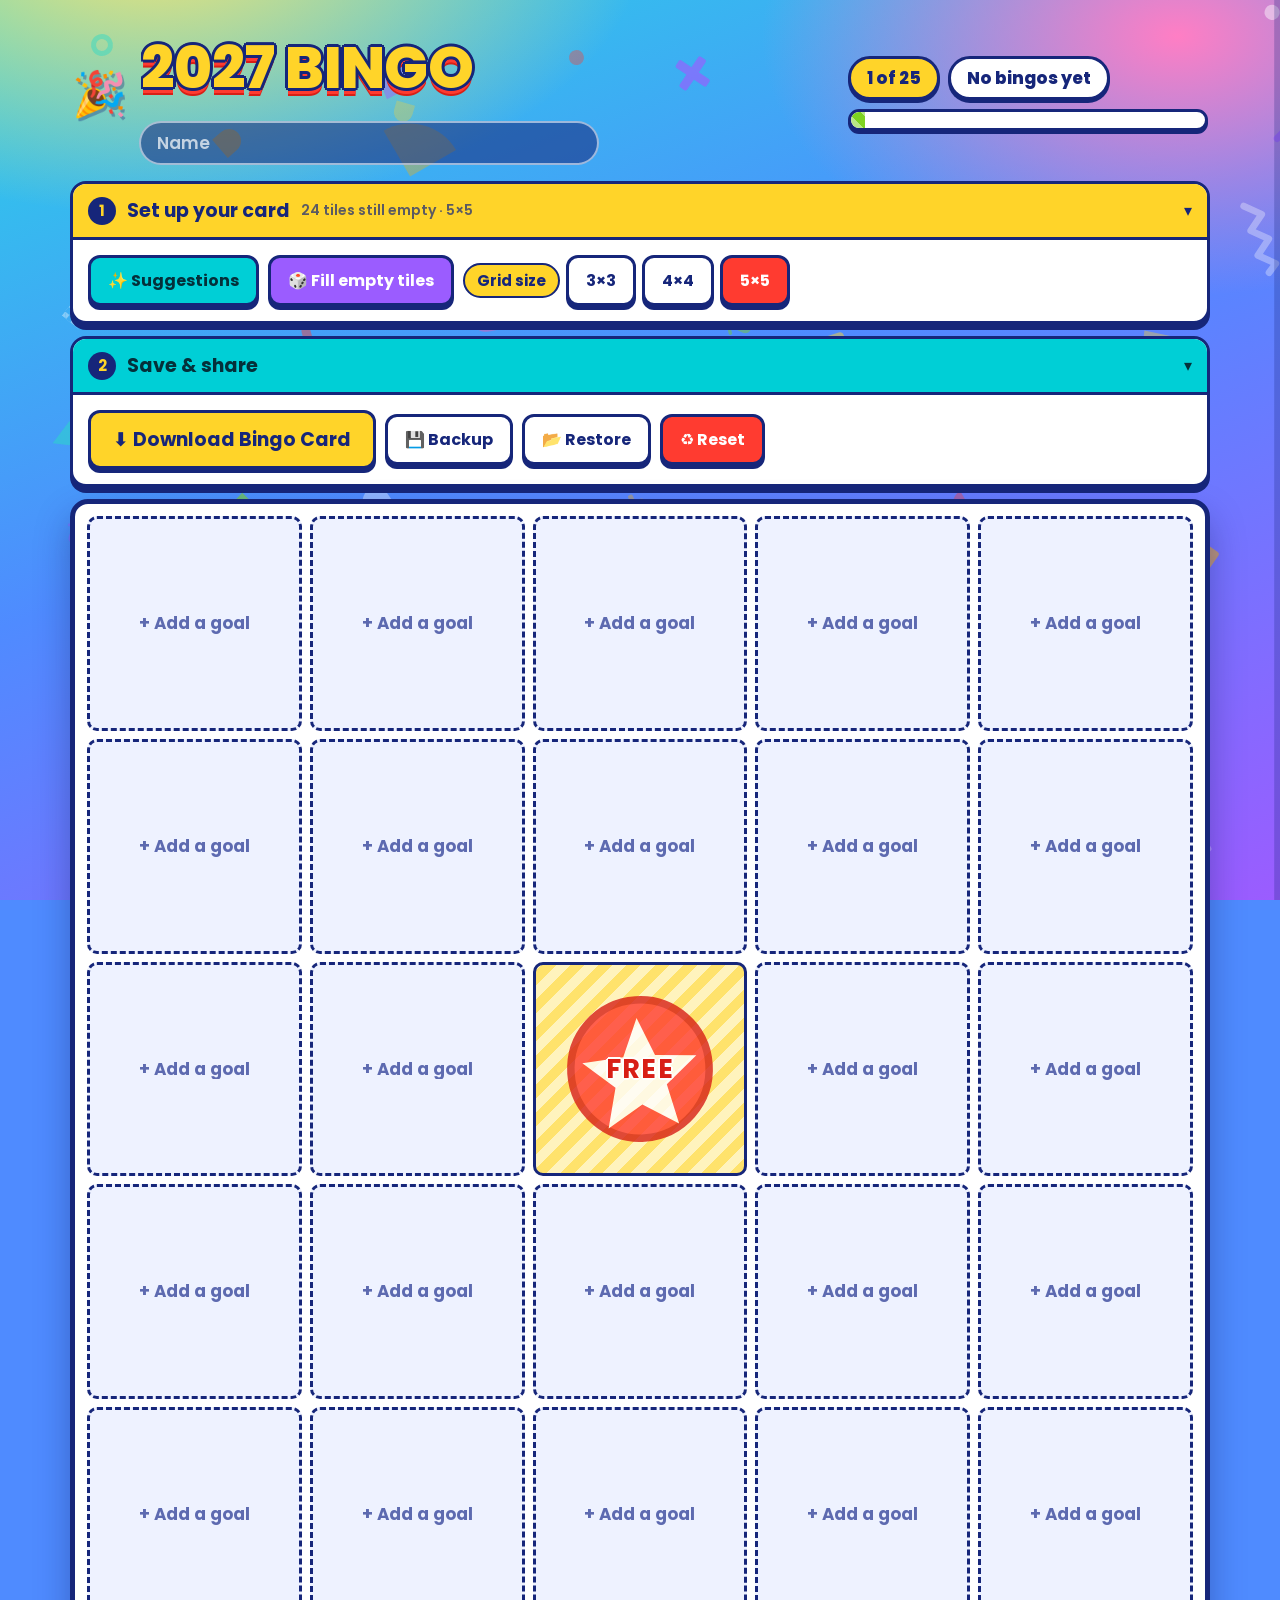
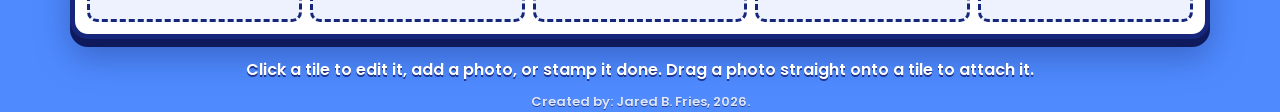
==== index.html @ a95a71f7 "Polish the card details and export - Subtitle field is now the owner's name ("Name" placeholder); th" ====
<!DOCTYPE html>
<html lang="en">
<head>
<meta charset="utf-8">
<meta name="viewport" content="width=device-width, initial-scale=1, viewport-fit=cover">
<title>New Year's Bingo</title>
<link rel="preconnect" href="https://fonts.googleapis.com">
<link rel="preconnect" href="https://fonts.gstatic.com" crossorigin>
<link href="https://fonts.googleapis.com/css2?family=Poppins:wght@600;700;800&display=swap" rel="stylesheet">
<link rel="stylesheet" href="css/styles.css">
<link rel="icon" href="data:image/svg+xml,<svg xmlns='http://www.w3.org/2000/svg' viewBox='0 0 100 100'><text y='.9em' font-size='90'>🎉</text></svg>">
</head>
<body>

<div class="confetti" aria-hidden="true"></div>

<header class="hero">
  <div class="plaque">
    <span class="plaque-mark">🎉</span>
    <div class="plaque-fields">
      <input id="cardTitle" class="title-input" maxlength="26" placeholder="2026 BINGO" aria-label="Card title">
      <input id="cardSubtitle" class="subtitle-input" maxlength="52" placeholder="Name" aria-label="Whose card this is">
    </div>
  </div>

  <div class="scoreboard">
    <div class="score-badges">
      <span id="progressText" class="badge badge-count">0 of 25</span>
      <span id="bingoCount" class="badge badge-bingo">No bingos yet</span>
    </div>
    <div class="progress-track"><div id="progressFill" class="progress-fill"></div></div>
  </div>
</header>

<section class="panel" id="setupPanel">
  <button class="panel-head" id="setupHead" aria-expanded="true" aria-controls="setupBody">
    <span class="panel-num">1</span>
    <span class="panel-title">Set up your card</span>
    <span id="setupSummary" class="panel-sub"></span>
    <span class="chev" aria-hidden="true">▾</span>
  </button>
  <div class="panel-body" id="setupBody">
    <button id="btnSuggestions" class="btn btn-teal">✨ Suggestions</button>
    <button id="btnFill" class="btn btn-purple">🎲 Fill empty tiles</button>
    <div class="size-group" role="group" aria-label="Grid size">
      <span class="size-label">Grid size</span>
      <button class="btn btn-size" data-size="3">3×3</button>
      <button class="btn btn-size" data-size="4">4×4</button>
      <button class="btn btn-size" data-size="5">5×5</button>
    </div>
  </div>
</section>

<section class="panel" id="sharePanel">
  <button class="panel-head" id="shareHead" aria-expanded="true" aria-controls="shareBody">
    <span class="panel-num">2</span>
    <span class="panel-title">Save &amp; share</span>
    <span class="chev" aria-hidden="true">▾</span>
  </button>
  <div class="panel-body" id="shareBody">
    <button id="btnExport" class="btn btn-yellow btn-big">⬇︎ Download Bingo Card</button>
    <button id="btnBackup" class="btn">💾 Backup</button>
    <button id="btnRestoreLabel" class="btn">📂 Restore</button>
    <input id="btnRestore" type="file" accept="application/json" hidden>
    <button id="btnReset" class="btn btn-danger">♻️ Reset</button>
  </div>
</section>

<main>
  <div id="grid" class="grid" role="grid" aria-label="Bingo card"></div>
  <p class="hint">
    <span class="hint-mouse">Click a tile to edit it, add a photo, or stamp it done. Drag a photo straight onto a tile to attach it.</span>
    <span class="hint-touch">Tap a tile to edit it, add a photo, or stamp it done.</span>
  </p>
  <p class="credit">Created by: Jared B. Fries, 2026.</p>
</main>

<!-- Suggestions drawer -->
<aside id="suggestPanel" class="drawer" aria-hidden="true" aria-label="Tile suggestions">
  <div class="drawer-head">
    <h2>Suggestions</h2>
    <button id="btnCloseSuggest" class="icon-btn" aria-label="Close suggestions">✕</button>
  </div>
  <input id="suggestSearch" class="search" type="search" placeholder="Search suggestions…" aria-label="Search suggestions">
  <div id="suggestCats" class="chips" role="group" aria-label="Filter by category"></div>
  <p id="drawerNote" class="drawer-note"></p>
  <div id="suggestList" class="suggest-list"></div>
</aside>
<div id="drawerScrim" class="scrim" hidden></div>

<!-- Tile editor -->
<div id="tileModal" class="modal" hidden role="dialog" aria-modal="true" aria-labelledby="tileModalTitle">
  <div class="modal-card">
    <div class="modal-head">
      <h2 id="tileModalTitle">Edit tile</h2>
      <button id="btnCloseModal" class="icon-btn" aria-label="Close">✕</button>
    </div>

    <label class="field field-tight">
      <span>Goal</span>
      <textarea id="tileText" rows="2" maxlength="90" placeholder="What do you want to do this year?"></textarea>
    </label>
    <div class="field goal-actions">
      <button id="btnTileSuggest" type="button" class="btn btn-teal btn-small">✨ Suggestions</button>
      <button id="btnTileRandom" type="button" class="btn btn-purple btn-small">🎲 Random</button>
    </div>

    <label class="field" id="catField">
      <span>Category</span>
      <select id="tileCategory"></select>
    </label>

    <div class="field">
      <span>Photo</span>
      <div id="tilePhotoDrop" class="photo-drop">
        <img id="tilePhotoPreview" alt="" hidden>
        <div id="tilePhotoEmpty" class="photo-empty">
          <span class="hint-mouse">Drop a photo here, or</span>
          <span class="hint-touch">Add a photo from your camera roll</span>
          <button id="btnPickPhoto" type="button" class="btn btn-small">Choose photo</button>
        </div>
        <button id="btnRemovePhoto" type="button" class="btn btn-small btn-danger" hidden>Remove photo</button>
      </div>
      <input id="tilePhoto" type="file" accept="image/*" hidden>
    </div>

    <label class="field checkbox-field">
      <input id="tileDone" type="checkbox">
      <span>Stamp it done!</span>
    </label>

    <label class="field" id="dateField">
      <span>Date completed</span>
      <input id="tileDate" type="date">
    </label>

    <div class="modal-actions">
      <button id="btnClearTile" class="btn btn-danger btn-small">Clear tile</button>
      <span class="spacer"></span>
      <button id="btnSaveTile" class="btn btn-yellow">Done</button>
    </div>
  </div>
</div>

<!-- In-page confirm: browser confirm() is blocked inside embedded pages -->
<div id="askModal" class="modal" hidden role="dialog" aria-modal="true" aria-labelledby="askTitle">
  <div class="modal-card ask-card">
    <div class="modal-head">
      <h2 id="askTitle">Are you sure?</h2>
    </div>
    <p id="askText" class="ask-text"></p>
    <div class="modal-actions">
      <button id="askCancel" class="btn">Never mind</button>
      <span class="spacer"></span>
      <button id="askOk" class="btn btn-danger">Yes, do it</button>
    </div>
  </div>
</div>

<!-- Share sheet: shows the finished PNG so it can be saved or shared -->
<div id="shareModal" class="modal" hidden role="dialog" aria-modal="true" aria-labelledby="shareModalTitle">
  <div class="modal-card share-card">
    <div class="modal-head">
      <h2 id="shareModalTitle">Your bingo card</h2>
      <button id="btnCloseShare" class="icon-btn" aria-label="Close">✕</button>
    </div>
    <img id="shareImage" class="share-image" alt="Your finished bingo card">
    <p class="share-hint">
      <strong>On a phone:</strong> press and hold the picture, then choose Save or Share.<br>
      <strong>On a computer:</strong> right-click it and choose “Save image as…”.
    </p>
    <div class="modal-actions share-actions">
      <button id="btnShareNative" class="btn btn-teal" hidden>📲 Share…</button>
      <button id="btnSaveImage" class="btn btn-yellow">⬇︎ Save to my device</button>
    </div>
  </div>
</div>

<div id="toast" class="toast" hidden></div>

<script src="js/suggestions.js"></script>
<script src="js/storage.js"></script>
<script src="js/export.js"></script>
<script src="js/app.js"></script>
</body>
</html>
---- css/styles.css ----
:root {
  --navy:      #16267a;
  --navy-2:    #0e1a5c;
  --yellow:    #ffd429;
  --yellow-2:  #f5a800;
  --red:       #ff3b30;
  --red-2:     #d81f16;
  --teal:      #00cfd6;
  --teal-2:    #009aa4;
  --purple:    #9b5cff;
  --purple-2:  #6d33d6;
  --pink:      #ff4fa3;
  --lime:      #7ed321;
  --paper:     #ffffff;
  --ink:       #16267a;
  --muted:     #5d6ab0;

  /* Geometric grotesk — no script or comic faces anywhere. */
  --font-display: "Poppins", "Avenir Next", "Futura", "Century Gothic", "Segoe UI", system-ui, sans-serif;
  --font-ui:      "Poppins", "Avenir Next", "Futura", "Segoe UI", system-ui, -apple-system, sans-serif;

  /* Hard-edged outline — no blur, so text stays sharp over stamps and photos. */
  --halo:
     1px  1px 0 #fff, -1px  1px 0 #fff,  1px -1px 0 #fff, -1px -1px 0 #fff,
     2px  0   0 #fff, -2px  0   0 #fff,  0    2px 0 #fff,  0   -2px 0 #fff;

  --edge:      3px;
  --radius:    16px;
}

* { box-sizing: border-box; }

/* The hidden attribute must beat our own display rules (.modal is a grid). */
[hidden] { display: none !important; }

html, body { height: 100%; }

/* Mobile browsers inflate small text, which overflows the square tiles. */
html { -webkit-text-size-adjust: 100%; text-size-adjust: 100%; }

body {
  margin: 0;
  padding: 0 clamp(10px, 3vw, 28px) 60px;
  font-family: var(--font-ui);
  font-weight: 600;
  color: var(--ink);
  background: #4f8bff;
  min-height: 100%;
  -webkit-font-smoothing: antialiased;
  -webkit-tap-highlight-color: transparent;
}

/* The gradient lives on a fixed layer of its own: background-attachment:
   fixed is ignored on iOS Safari, which left the backdrop scrolling and
   stretching to the full document height on phones. */
body::before {
  content: "";
  position: fixed;
  inset: 0;
  z-index: -1;
  background:
    radial-gradient(900px 520px at 12% -8%, #ffe36e 0%, transparent 55%),
    radial-gradient(800px 500px at 92% 4%, #ff7ec4 0%, transparent 52%),
    linear-gradient(160deg, #29d3e6 0%, #4f8bff 46%, #9b5cff 100%);
}

/* Kill the double-tap-to-zoom delay and accidental pinch on controls. */
button, input, select, textarea { touch-action: manipulation; }

/* ---------- Geometric backdrop ---------- */
.confetti { position: fixed; inset: 0; pointer-events: none; z-index: 0; overflow: hidden; }
.confetti i {
  position: absolute;
  display: block;
  animation: drift 11s ease-in-out infinite;
}
.confetti svg { display: block; overflow: visible; }

.c-dot   { border-radius: 50%; }
.c-ring  { border-radius: 50%; border: 5px solid currentColor; background: none !important; }
.c-tri   { width: 0 !important; height: 0 !important; background: none !important;
           border-left: 14px solid transparent; border-right: 14px solid transparent;
           border-bottom: 24px solid currentColor; }
.c-bar   { border-radius: 4px; }
.c-half  { border-radius: 999px 999px 0 0; }
.c-quarter { border-radius: 999px 0 0 0; }
.c-plus  { background: none !important; }
.c-plus::before, .c-plus::after { content: ""; position: absolute; background: currentColor; border-radius: 2px; }
.c-plus::before { left: 38%; top: 0; width: 24%; height: 100%; }
.c-plus::after  { top: 38%; left: 0; height: 24%; width: 100%; }
.c-check {
  background-image:
    linear-gradient(45deg, currentColor 25%, transparent 25% 75%, currentColor 75%),
    linear-gradient(45deg, currentColor 25%, transparent 25% 75%, currentColor 75%);
  background-size: 50% 50%;
  background-position: 0 0, 50% 50%;
  background-color: transparent !important;
}
.c-diamond { transform-origin: center; border-radius: 3px; }

@keyframes drift {
  0%, 100% { transform: translateY(0) rotate(var(--spin, 0deg)); }
  50%      { transform: translateY(-22px) rotate(calc(var(--spin, 0deg) + 24deg)); }
}

header, section, main { position: relative; z-index: 1; }

/* ---------- Hero ---------- */
.hero {
  display: flex;
  flex-wrap: wrap;
  gap: 16px;
  align-items: center;
  justify-content: space-between;
  max-width: 1140px;
  margin: 0 auto;
  padding: 22px 2px 16px;
}

.plaque { display: flex; align-items: center; gap: 12px; min-width: 0; }
.plaque-mark {
  font-size: 44px;
  line-height: 1;
  filter: drop-shadow(2px 3px 0 rgba(22, 38, 122, 0.35));
}
.plaque-fields { display: flex; flex-direction: column; gap: 6px; min-width: 0; }

/* Yellow block letters: navy ring built from hard offsets, red drop beneath. */
.title-input {
  font-family: var(--font-display);
  font-size: clamp(34px, 5.8vw, 58px);
  font-weight: 800;
  letter-spacing: -0.01em;
  color: var(--yellow);
  background: transparent;
  border: 0;
  padding: 2px 2px 4px;
  width: min(560px, 64vw);
  min-width: 210px;
  transition: transform 0.15s ease;
  text-shadow:
    -2px -2px 0 var(--navy), 2px -2px 0 var(--navy),
    -2px  2px 0 var(--navy), 2px  2px 0 var(--navy),
     0 -3px 0 var(--navy),  0  3px 0 var(--navy),
    -3px  0 0 var(--navy),  3px  0 0 var(--navy),
     0  6px 0 var(--red), 0 8px 0 var(--red-2);
}
.title-input::placeholder { color: rgba(255, 212, 41, 0.55); }
.title-input:focus { outline: none; }
.title-input:hover, .title-input:focus { transform: rotate(-1deg); }

.subtitle-input {
  font-family: var(--font-ui);
  font-size: 17px;
  font-weight: 600;
  color: #fff;
  background: rgba(22, 38, 122, 0.55);
  border: 2px solid rgba(255, 255, 255, 0.55);
  border-radius: 99px;
  padding: 7px 16px;
  width: min(460px, 62vw);
}
.subtitle-input::placeholder { color: rgba(255, 255, 255, 0.7); }
.subtitle-input:focus { outline: none; border-color: var(--yellow); }

/* ---------- Scoreboard ---------- */
.scoreboard { flex: 0 1 360px; min-width: 260px; }
.score-badges { display: flex; gap: 8px; flex-wrap: wrap; margin-bottom: 9px; }

.badge {
  font-family: var(--font-display);
  font-size: 17px;
  font-weight: 800;
  padding: 6px 16px;
  border-radius: 99px;
  border: var(--edge) solid var(--navy);
  box-shadow: 0 3px 0 var(--navy);
  white-space: nowrap;
}
.badge-count { background: var(--yellow); color: var(--navy); }
.badge-bingo { background: var(--paper); color: var(--navy); }
.badge-bingo.hot { background: var(--red); color: #fff; animation: wiggle 0.7s ease-in-out infinite; }

@keyframes wiggle {
  0%, 100% { transform: rotate(-2.5deg); }
  50%      { transform: rotate(2.5deg); }
}

.progress-track {
  height: 22px;
  border-radius: 99px;
  background: var(--paper);
  border: var(--edge) solid var(--navy);
  box-shadow: 0 3px 0 var(--navy);
  overflow: hidden;
}
.progress-fill {
  height: 100%;
  width: 0%;
  border-radius: 99px 0 0 99px;
  background-color: var(--lime);
  background-image: repeating-linear-gradient(
    45deg, rgba(255,255,255,0.45) 0 9px, transparent 9px 18px);
  transition: width 0.4s cubic-bezier(0.2, 1.4, 0.4, 1);
}

/* ---------- Buttons ---------- */
.btn {
  font-family: var(--font-display);
  font-size: 16px;
  font-weight: 700;
  color: var(--navy);
  background: var(--paper);
  border: var(--edge) solid var(--navy);
  border-radius: 12px;
  padding: 10px 17px;
  cursor: pointer;
  box-shadow: 0 4px 0 var(--navy);
  transition: transform 0.08s ease, box-shadow 0.08s ease, filter 0.12s ease;
  white-space: nowrap;
}
/* Hover flourishes only where a real pointer hovers — on touch screens they
   stick to whatever was tapped last. */
@media (hover: hover) {
  .btn:hover { filter: brightness(1.05); transform: translateY(-1px); box-shadow: 0 5px 0 var(--navy); }
}
.btn:active { transform: translateY(4px); box-shadow: 0 0 0 var(--navy); }
.btn:focus-visible { outline: 3px dashed var(--navy); outline-offset: 3px; }

.btn-yellow { background: var(--yellow); }
.btn-teal   { background: var(--teal); color: #04303a; }
.btn-purple { background: var(--purple); color: #fff; }
.btn-danger { background: var(--red); color: #fff; }
.btn-big    { font-size: 19px; padding: 12px 22px; }
.btn-small  { font-size: 14px; padding: 7px 12px; border-radius: 10px; box-shadow: 0 3px 0 var(--navy); }
@media (hover: hover) {
  .btn-small:hover { box-shadow: 0 4px 0 var(--navy); }
}
.btn-small:active { transform: translateY(3px); box-shadow: 0 0 0 var(--navy); }
.btn-size.active { background: var(--red); color: #fff; }

.size-group { display: flex; align-items: center; gap: 6px; flex-wrap: wrap; }
.size-label {
  font-family: var(--font-display);
  font-size: 15px;
  font-weight: 700;
  color: var(--navy);
  background: var(--yellow);
  border: 2px solid var(--navy);
  border-radius: 99px;
  padding: 4px 12px;
}

.icon-btn {
  background: var(--paper);
  border: 2px solid var(--navy);
  border-radius: 50%;
  color: var(--navy);
  font-size: 16px;
  font-weight: 700;
  width: 32px;
  height: 32px;
  cursor: pointer;
  box-shadow: 0 3px 0 var(--navy);
  line-height: 1;
}
.icon-btn:active { transform: translateY(3px); box-shadow: none; }

.spacer { flex: 1 1 auto; }

/* ---------- Accordion panels ---------- */
.panel {
  max-width: 1140px;
  margin: 0 auto 12px;
  background: var(--paper);
  border: var(--edge) solid var(--navy);
  border-radius: var(--radius);
  box-shadow: 0 6px 0 var(--navy);
  overflow: hidden;
}

.panel-head {
  display: flex;
  align-items: center;
  gap: 11px;
  width: 100%;
  padding: 12px 15px;
  font-family: var(--font-display);
  font-size: 19px;
  font-weight: 700;
  color: var(--navy);
  background: var(--yellow);
  border: 0;
  border-bottom: var(--edge) solid var(--navy);
  cursor: pointer;
  text-align: left;
}
.panel-head:hover { background: #ffdf5c; }
#sharePanel .panel-head { background: var(--teal); color: #04303a; }
#sharePanel .panel-head:hover { background: #3fdfe4; }

.panel-num {
  display: grid;
  place-items: center;
  width: 28px;
  height: 28px;
  flex: none;
  border-radius: 50%;
  background: var(--navy);
  color: var(--yellow);
  font-size: 15px;
}
.panel-title { flex: none; }
.panel-sub {
  flex: 1 1 auto;
  font-family: var(--font-ui);
  font-size: 14px;
  font-weight: 600;
  color: rgba(22, 38, 122, 0.7);
  overflow: hidden;
  text-overflow: ellipsis;
  white-space: nowrap;
}
.chev { flex: none; margin-left: auto; font-size: 16px; transition: transform 0.25s ease; }
.panel.collapsed .chev { transform: rotate(-90deg); }

.panel-body {
  display: flex;
  flex-wrap: wrap;
  gap: 9px;
  align-items: center;
  padding: 15px;
  max-height: 320px;
  transition: max-height 0.28s ease, padding 0.28s ease, opacity 0.2s ease;
}
.panel.collapsed .panel-body {
  max-height: 0;
  padding-top: 0;
  padding-bottom: 0;
  opacity: 0;
  overflow: hidden;
}
.panel.collapsed .panel-head { border-bottom-width: 0; }

/* ---------- Grid ---------- */
main { max-width: 1140px; margin: 0 auto; }

.grid {
  --size: 5;
  display: grid;
  grid-template-columns: repeat(var(--size), 1fr);
  gap: 8px;
  padding: 12px;
  background: var(--paper);
  border: 5px solid var(--navy);
  border-radius: 18px;
  box-shadow: 0 8px 0 var(--navy-2), 0 18px 34px rgba(14, 26, 92, 0.35);
}

.tile {
  position: relative;
  aspect-ratio: 1;
  display: flex;
  flex-direction: column;
  justify-content: center;
  align-items: center;
  text-align: center;
  gap: 4px;
  padding: 9px 7px;
  border-radius: 10px;
  border: var(--edge) solid var(--navy);
  background: var(--paper);
  color: var(--navy);
  font-family: var(--font-display);
  font-size: clamp(11px, 1.32vw, 17px);
  line-height: 1.24;
  cursor: pointer;
  overflow: hidden;
  transition: transform 0.14s cubic-bezier(0.2, 1.5, 0.4, 1), box-shadow 0.14s ease;
}
@media (hover: hover) {
  .tile:hover { transform: translateY(-3px) rotate(-1deg); box-shadow: 0 5px 0 var(--navy); z-index: 3; }
}
.tile:focus-visible { outline: 3px dashed var(--red); outline-offset: 2px; }

.tile .tile-text {
  position: relative;
  z-index: 3;
  font-weight: 700;
  overflow: hidden;
  display: -webkit-box;
  -webkit-line-clamp: 5;
  -webkit-box-orient: vertical;
  text-wrap: balance;
}
.tile .tile-cat {
  position: relative;
  z-index: 3;
  font-family: var(--font-ui);
  font-size: 0.63em;
  font-weight: 700;
  letter-spacing: 0.07em;
  text-transform: uppercase;
  color: var(--purple-2);
}
.tile .tile-date {
  position: relative;
  z-index: 3;
  font-size: 0.74em;
  font-weight: 700;
  color: var(--red-2);
}

.tile.empty {
  border-style: dashed;
  background: #eef2ff;
  color: var(--muted);
}
.tile.empty .tile-text { font-weight: 700; }

.tile.free {
  background-color: #fff3bd;
  background-image: repeating-linear-gradient(
    -45deg, rgba(255, 212, 41, 0.55) 0 10px, transparent 10px 20px);
}
.tile.free .tile-text { font-size: 1.6em; color: var(--red-2); letter-spacing: 0.04em; }

/* Photo backdrop — whitened so the goal text stays readable on top. */
.tile .tile-photo {
  position: absolute;
  inset: 0;
  z-index: 0;
  width: 100%;
  height: 100%;
  object-fit: cover;
}
.tile.has-photo::after {
  content: "";
  position: absolute;
  inset: 0;
  z-index: 1;
  background: rgba(255, 255, 255, 0.6);
}

/* A hard-edged white outline keeps the goal sharp over photos and stamps. */
.tile.has-photo .tile-text,
.tile.has-photo .tile-cat,
.tile.has-photo .tile-date,
.tile.done .tile-text,
.tile.done .tile-cat,
.tile.done .tile-date {
  text-shadow: var(--halo);
}

/* Bingo line highlight */
.tile.bingo {
  background-color: #fff3bd;
  border-color: var(--red);
  box-shadow: 0 0 0 3px var(--yellow) inset;
}

/* ---------- The stamp ---------- */
.tile .stamp {
  position: absolute;
  left: 50%;
  top: 50%;
  z-index: 2;               /* under the text, over the photo */
  width: 72%;
  height: 72%;
  opacity: 0.8;
  transform: translate(-50%, -50%) rotate(var(--rot, -12deg));
  pointer-events: none;
}
.tile.just-stamped .stamp { animation: stampDown 0.5s cubic-bezier(0.3, 1.6, 0.5, 1) both; }

@keyframes stampDown {
  0%   { transform: translate(-50%, -50%) scale(2.5) rotate(calc(var(--rot, -12deg) - 30deg)); opacity: 0; }
  55%  { transform: translate(-50%, -50%) scale(0.84) rotate(var(--rot, -12deg)); opacity: 1; }
  78%  { transform: translate(-50%, -50%) scale(1.08) rotate(var(--rot, -12deg)); opacity: 0.86; }
  100% { transform: translate(-50%, -50%) scale(1) rotate(var(--rot, -12deg)); opacity: 0.8; }
}

/* Pop of confetti when a tile gets stamped */
.pop {
  position: absolute;
  left: 50%;
  top: 50%;
  z-index: 4;
  width: 9px;
  height: 9px;
  border-radius: 2px;
  pointer-events: none;
  animation: popOut 0.62s ease-out forwards;
}
@keyframes popOut {
  0%   { transform: translate(-50%, -50%) scale(0.4) rotate(0deg); opacity: 1; }
  100% { transform: translate(calc(-50% + var(--dx)), calc(-50% + var(--dy))) scale(1) rotate(220deg); opacity: 0; }
}

.hint {
  text-align: center;
  font-family: var(--font-ui);
  font-size: 16px;
  font-weight: 600;
  color: #fff;
  text-shadow: 0 2px 0 rgba(22, 38, 122, 0.85);
  margin: 18px 0 0;
}

/* Touch screens get their own hint — you can't drag a photo onto a tile there. */
.hint-touch { display: none; }
@media (hover: none) and (pointer: coarse) {
  .hint-mouse { display: none; }
  .hint-touch { display: inline; }
}

.credit {
  text-align: center;
  font-family: var(--font-ui);
  font-size: 13px;
  font-weight: 600;
  color: rgba(255, 255, 255, 0.85);
  text-shadow: 0 1px 0 rgba(22, 38, 122, 0.7);
  margin: 10px 0 0;
}

/* ---------- Drawer ---------- */
.drawer {
  position: fixed;
  top: 0;
  right: 0;
  z-index: 60;
  width: min(410px, 92vw);
  height: 100%;
  padding: 18px;
  overflow-y: auto;
  background: var(--paper);
  border-left: 5px solid var(--navy);
  box-shadow: -14px 0 0 rgba(22, 38, 122, 0.25);
  transform: translateX(102%);
  transition: transform 0.28s cubic-bezier(0.2, 0.9, 0.2, 1);
}
.drawer.open { transform: translateX(0); }
.drawer-head { display: flex; justify-content: space-between; align-items: center; }
.drawer-head h2 {
  margin: 0;
  font-family: var(--font-display);
  font-size: 26px;
  font-weight: 800;
  color: var(--navy);
  text-shadow: 0 3px 0 var(--yellow);
}
.drawer-note {
  font-family: var(--font-ui);
  font-size: 14px;
  font-weight: 600;
  color: var(--navy);
  background: #fff3bd;
  border: 2px solid var(--navy);
  border-radius: 10px;
  padding: 8px 11px;
  margin: 11px 0;
}

.search {
  width: 100%;
  margin-top: 12px;
  padding: 10px 13px;
  font-family: var(--font-ui);
  font-size: 16px;
  font-weight: 600;
  color: var(--navy);
  background: #eef2ff;
  border: var(--edge) solid var(--navy);
  border-radius: 10px;
}
.search:focus { outline: none; background: #fff; box-shadow: 0 0 0 3px var(--yellow); }

.chips { display: flex; flex-wrap: wrap; gap: 5px; margin-top: 10px; }
.chip {
  font-family: var(--font-display);
  font-size: 13px;
  font-weight: 700;
  padding: 5px 11px;
  border-radius: 99px;
  color: var(--navy);
  background: #eef2ff;
  border: 2px solid var(--navy);
  cursor: pointer;
}
@media (hover: hover) {
  .chip:hover { background: var(--yellow); }
}
.chip.active { background: var(--red); color: #fff; }

.suggest-list { display: flex; flex-direction: column; gap: 6px; padding-bottom: 40px; }
.suggest-item {
  text-align: left;
  font-family: var(--font-display);
  font-size: 15.5px;
  font-weight: 700;
  padding: 10px 13px;
  border-radius: 10px;
  color: var(--navy);
  background: var(--paper);
  border: 2px solid var(--navy);
  box-shadow: 0 3px 0 var(--navy);
  cursor: pointer;
  display: flex;
  justify-content: space-between;
  gap: 10px;
  align-items: center;
}
@media (hover: hover) {
  .suggest-item:hover { background: var(--yellow); transform: translateY(-1px); }
}
.suggest-item:active { transform: translateY(3px); box-shadow: none; }
.suggest-item[disabled] { opacity: 0.45; box-shadow: none; cursor: default; transform: none; }
.suggest-item .s-cat {
  font-family: var(--font-ui);
  font-size: 10.5px;
  font-weight: 700;
  text-transform: uppercase;
  letter-spacing: 0.05em;
  color: var(--purple-2);
  white-space: nowrap;
}
.suggest-empty { font-family: var(--font-ui); font-size: 15px; color: var(--muted); padding: 12px 2px; }

.scrim {
  position: fixed;
  inset: 0;
  z-index: 55;
  background: rgba(14, 26, 92, 0.45);
}

/* ---------- Modals ---------- */
.modal {
  position: fixed;
  inset: 0;
  z-index: 50;
  display: grid;
  place-items: center;
  padding: 16px;
  background: rgba(14, 26, 92, 0.6);
}
#shareModal { z-index: 65; }
.modal-card {
  width: min(540px, 100%);
  max-height: 90vh;
  overflow-y: auto;
  padding: 22px;
  border-radius: var(--radius);
  background: var(--paper);
  border: 5px solid var(--navy);
  box-shadow: 0 8px 0 var(--navy-2);
}
.share-card { width: min(680px, 100%); }
.ask-card { width: min(440px, 100%); }
#askModal { z-index: 68; }
.ask-text {
  font-family: var(--font-ui);
  font-size: 16px;
  font-weight: 600;
  line-height: 1.5;
  color: var(--navy);
  margin: 0 0 18px;
}
.modal-head { display: flex; justify-content: space-between; align-items: center; margin-bottom: 15px; }
.modal-head h2 {
  margin: 0;
  font-family: var(--font-display);
  font-size: 26px;
  font-weight: 800;
  color: var(--navy);
  text-shadow: 0 3px 0 var(--yellow);
}

.field { display: block; margin-bottom: 15px; }
.field-tight { margin-bottom: 9px; }
.goal-actions { display: flex; gap: 8px; flex-wrap: wrap; }
.field > span {
  display: block;
  font-family: var(--font-ui);
  font-size: 12.5px;
  font-weight: 700;
  text-transform: uppercase;
  letter-spacing: 0.08em;
  color: var(--purple-2);
  margin-bottom: 6px;
}
.field textarea, .field select, .field input[type="date"] {
  width: 100%;
  font-family: var(--font-ui);
  font-size: 16px;
  font-weight: 600;
  color: var(--navy);
  background: #eef2ff;
  border: var(--edge) solid var(--navy);
  border-radius: 10px;
  padding: 10px 12px;
  resize: vertical;
}
.field textarea:focus, .field select:focus, .field input:focus {
  outline: none;
  background: #fff;
  box-shadow: 0 0 0 3px var(--yellow);
}

.checkbox-field {
  display: flex;
  align-items: center;
  gap: 11px;
  background: #fff3bd;
  border: var(--edge) solid var(--navy);
  border-radius: 12px;
  padding: 11px 13px;
}
.checkbox-field input { width: 22px; height: 22px; accent-color: var(--red); }
.checkbox-field > span {
  margin: 0;
  font-family: var(--font-display);
  font-size: 18px;
  font-weight: 700;
  text-transform: none;
  letter-spacing: 0;
  color: var(--navy);
}

.photo-drop {
  position: relative;
  border: var(--edge) dashed var(--navy);
  border-radius: 12px;
  padding: 14px;
  display: flex;
  flex-direction: column;
  align-items: center;
  gap: 10px;
  background: #eef2ff;
}
.photo-drop.dragover { border-style: solid; background: #fff3bd; }
.photo-drop img { max-height: 190px; max-width: 100%; border-radius: 8px; border: 2px solid var(--navy); }
.photo-empty {
  display: flex;
  flex-direction: column;
  align-items: center;
  gap: 9px;
  font-family: var(--font-ui);
  font-size: 15px;
  font-weight: 600;
  color: var(--muted);
}

.modal-actions { display: flex; align-items: center; gap: 8px; flex-wrap: wrap; }

/* ---------- Share sheet ---------- */
.share-image {
  display: block;
  width: 100%;
  max-height: 52vh;
  object-fit: contain;
  border: var(--edge) solid var(--navy);
  border-radius: 12px;
  background: #eef2ff;
}
.share-hint {
  font-family: var(--font-ui);
  font-size: 15.5px;
  font-weight: 600;
  line-height: 1.5;
  color: var(--navy);
  background: #fff3bd;
  border: 2px solid var(--navy);
  border-radius: 12px;
  padding: 12px 14px;
  margin: 14px 0;
}
.share-hint strong { font-weight: 800; }
.share-actions { justify-content: flex-end; }

/* ---------- Toast ---------- */
.toast {
  position: fixed;
  left: 50%;
  bottom: calc(24px + env(safe-area-inset-bottom, 0px));
  transform: translateX(-50%);
  z-index: 70;
  padding: 11px 22px;
  font-family: var(--font-display);
  font-size: 16px;
  font-weight: 700;
  color: var(--navy);
  background: var(--yellow);
  border: var(--edge) solid var(--navy);
  border-radius: 99px;
  box-shadow: 0 5px 0 var(--navy);
  animation: rise 0.3s cubic-bezier(0.2, 1.5, 0.4, 1);
  max-width: min(90vw, 460px);
  text-align: center;
}
@keyframes rise {
  from { opacity: 0; transform: translate(-50%, 14px) scale(0.9); }
  to   { opacity: 1; transform: translate(-50%, 0) scale(1); }
}

@media (max-width: 640px) {
  .panel-body { gap: 8px; padding: 12px; }
  .btn { font-size: 15px; padding: 11px 13px; }
  .btn-big { font-size: 16px; }

  /* Buttons tile into full-width rows — bigger targets, no ragged wrapping. */
  .panel-body > .btn { flex: 1 1 40%; }
  .panel-body > .btn-big { flex-basis: 100%; }
  .size-group { flex: 1 1 100%; }
  .size-group .btn-size { flex: 1 1 auto; }

  .icon-btn { width: 38px; height: 38px; font-size: 18px; }

  .grid { gap: 5px; padding: 8px; border-width: 4px; }
  .tile { padding: 5px 4px; border-radius: 8px; border-width: 2px; font-size: 11px; gap: 2px; }
  .grid[data-size="4"] .tile { font-size: 13px; }
  .grid[data-size="3"] .tile { font-size: 15px; }
  .tile .tile-text { -webkit-line-clamp: 4; }
  .panel-sub { display: none; }
  .scoreboard { flex-basis: 100%; }

  /* The header stacks: give the title and subtitle the full row instead of
     the 64vw sliver that clipped longer subtitles. */
  .plaque { flex: 1 1 100%; }
  .plaque-fields { flex: 1 1 auto; }
  .title-input, .subtitle-input { width: 100%; min-width: 0; }

  /* Modals become bottom sheets: full width, thumb-reachable, and the
     safe-area padding keeps buttons clear of the home indicator. */
  .modal { padding: 0; place-items: end stretch; }
  .modal-card,
  .share-card,
  .ask-card {
    width: 100%;
    border-radius: 20px 20px 0 0;
    border-left-width: 0;
    border-right-width: 0;
    border-bottom-width: 0;
    box-shadow: none;
    padding: 18px 16px calc(18px + env(safe-area-inset-bottom, 0px));
  }
}

/* Phone tiles are ~60px square, so long goals ellipsize rather than
   getting sliced mid-line. Tapping the tile still shows the full text. */
@media (max-width: 460px) {
  .tile { font-size: 9.8px; line-height: 1.2; }
  /* Fewer columns leave room for bigger type. */
  .grid[data-size="4"] .tile { font-size: 12px; }
  .grid[data-size="3"] .tile { font-size: 14px; }
  .tile .tile-cat { display: none; }
  .tile .tile-text { -webkit-line-clamp: 4; }
  /* Stamped tiles also carry a date line, so they get one line less. */
  .tile.done .tile-text { -webkit-line-clamp: 3; }
}

/* Small-viewport units track Safari's collapsing toolbars, so sheets and the
   drawer never end behind them. Fallbacks above keep older browsers working. */
@supports (height: 100dvh) {
  .drawer { height: 100dvh; }
  .modal-card { max-height: 92dvh; }
  .share-image { max-height: 52dvh; }
}

@media (prefers-reduced-motion: reduce) {
  .confetti i, .badge-bingo.hot { animation: none; }
  .tile.just-stamped .stamp { animation-duration: 0.01s; }
  .pop { display: none; }
}
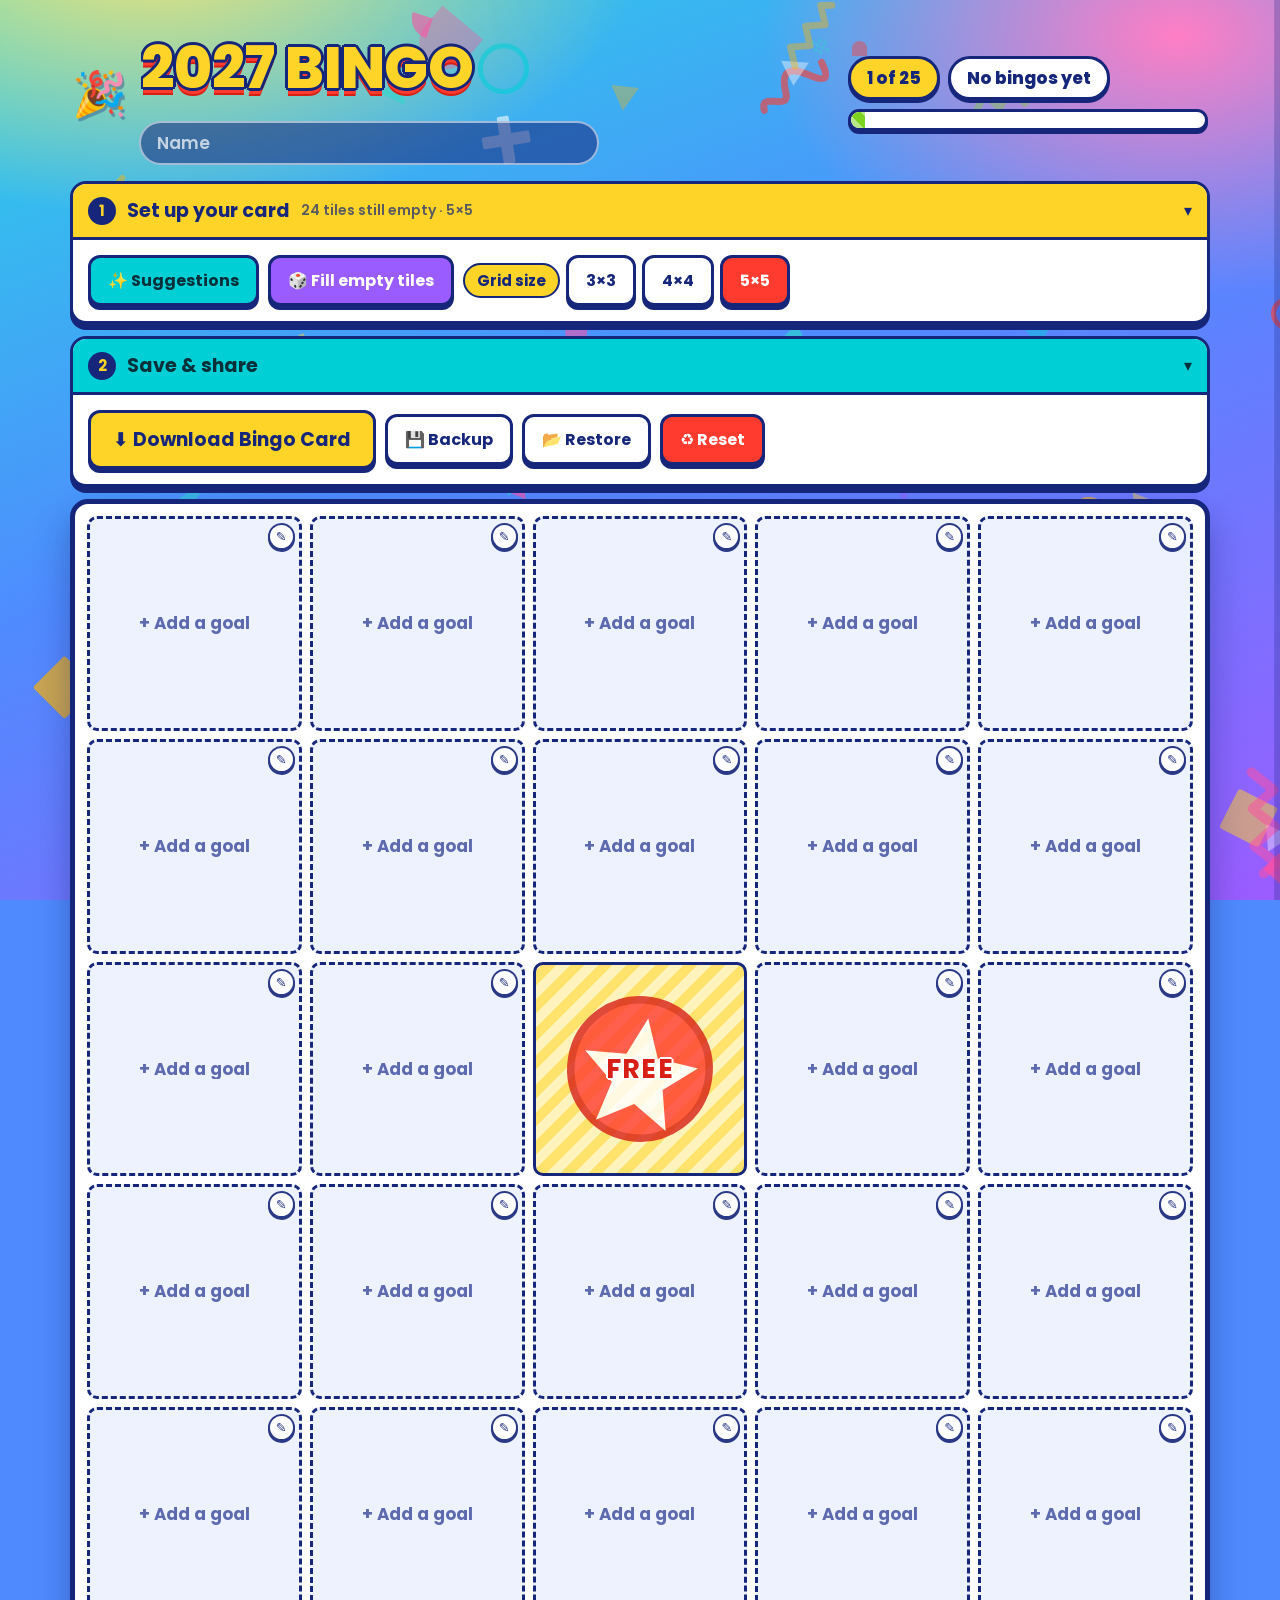
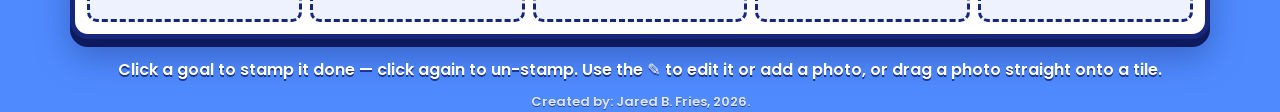
==== commit 5f9c445d: "Experiment A: tap a goal tile to stamp it Clicking a filled tile now stamps or un-stamps it directly" ====
--- a/index.html
+++ b/index.html
@@ -69,8 +69,8 @@
 <main>
   <div id="grid" class="grid" role="grid" aria-label="Bingo card"></div>
   <p class="hint">
-    <span class="hint-mouse">Click a tile to edit it, add a photo, or stamp it done. Drag a photo straight onto a tile to attach it.</span>
-    <span class="hint-touch">Tap a tile to edit it, add a photo, or stamp it done.</span>
+    <span class="hint-mouse">Click a goal to stamp it done — click again to un-stamp. Use the ✎ to edit it or add a photo, or drag a photo straight onto a tile.</span>
+    <span class="hint-touch">Tap a goal to stamp it done — tap again to un-stamp. Use the ✎ to edit it or add a photo.</span>
   </p>
   <p class="credit">Created by: Jared B. Fries, 2026.</p>
 </main>
--- a/css/styles.css
+++ b/css/styles.css
@@ -459,6 +459,32 @@
   box-shadow: 0 0 0 3px var(--yellow) inset;
 }
 
+/* Corner ✎ badge — the editor's door now that tapping the tile stamps it. */
+.tile-edit {
+  position: absolute;
+  top: 4px;
+  right: 4px;
+  z-index: 5;
+  width: 27px;
+  height: 27px;
+  display: grid;
+  place-items: center;
+  background: var(--paper);
+  border: 2px solid var(--navy);
+  border-radius: 50%;
+  font-size: 13px;
+  line-height: 1;
+  color: var(--navy);
+  box-shadow: 0 2px 0 var(--navy);
+  cursor: pointer;
+  opacity: 0.9;
+}
+.tile-edit:hover { background: var(--yellow); opacity: 1; }
+.tile-edit:focus-visible { outline: 3px dashed var(--red); outline-offset: 2px; }
+@media (max-width: 640px) {
+  .tile-edit { width: 22px; height: 22px; font-size: 11px; top: 2px; right: 2px; }
+}
+
 /* ---------- The stamp ---------- */
 .tile .stamp {
   position: absolute;
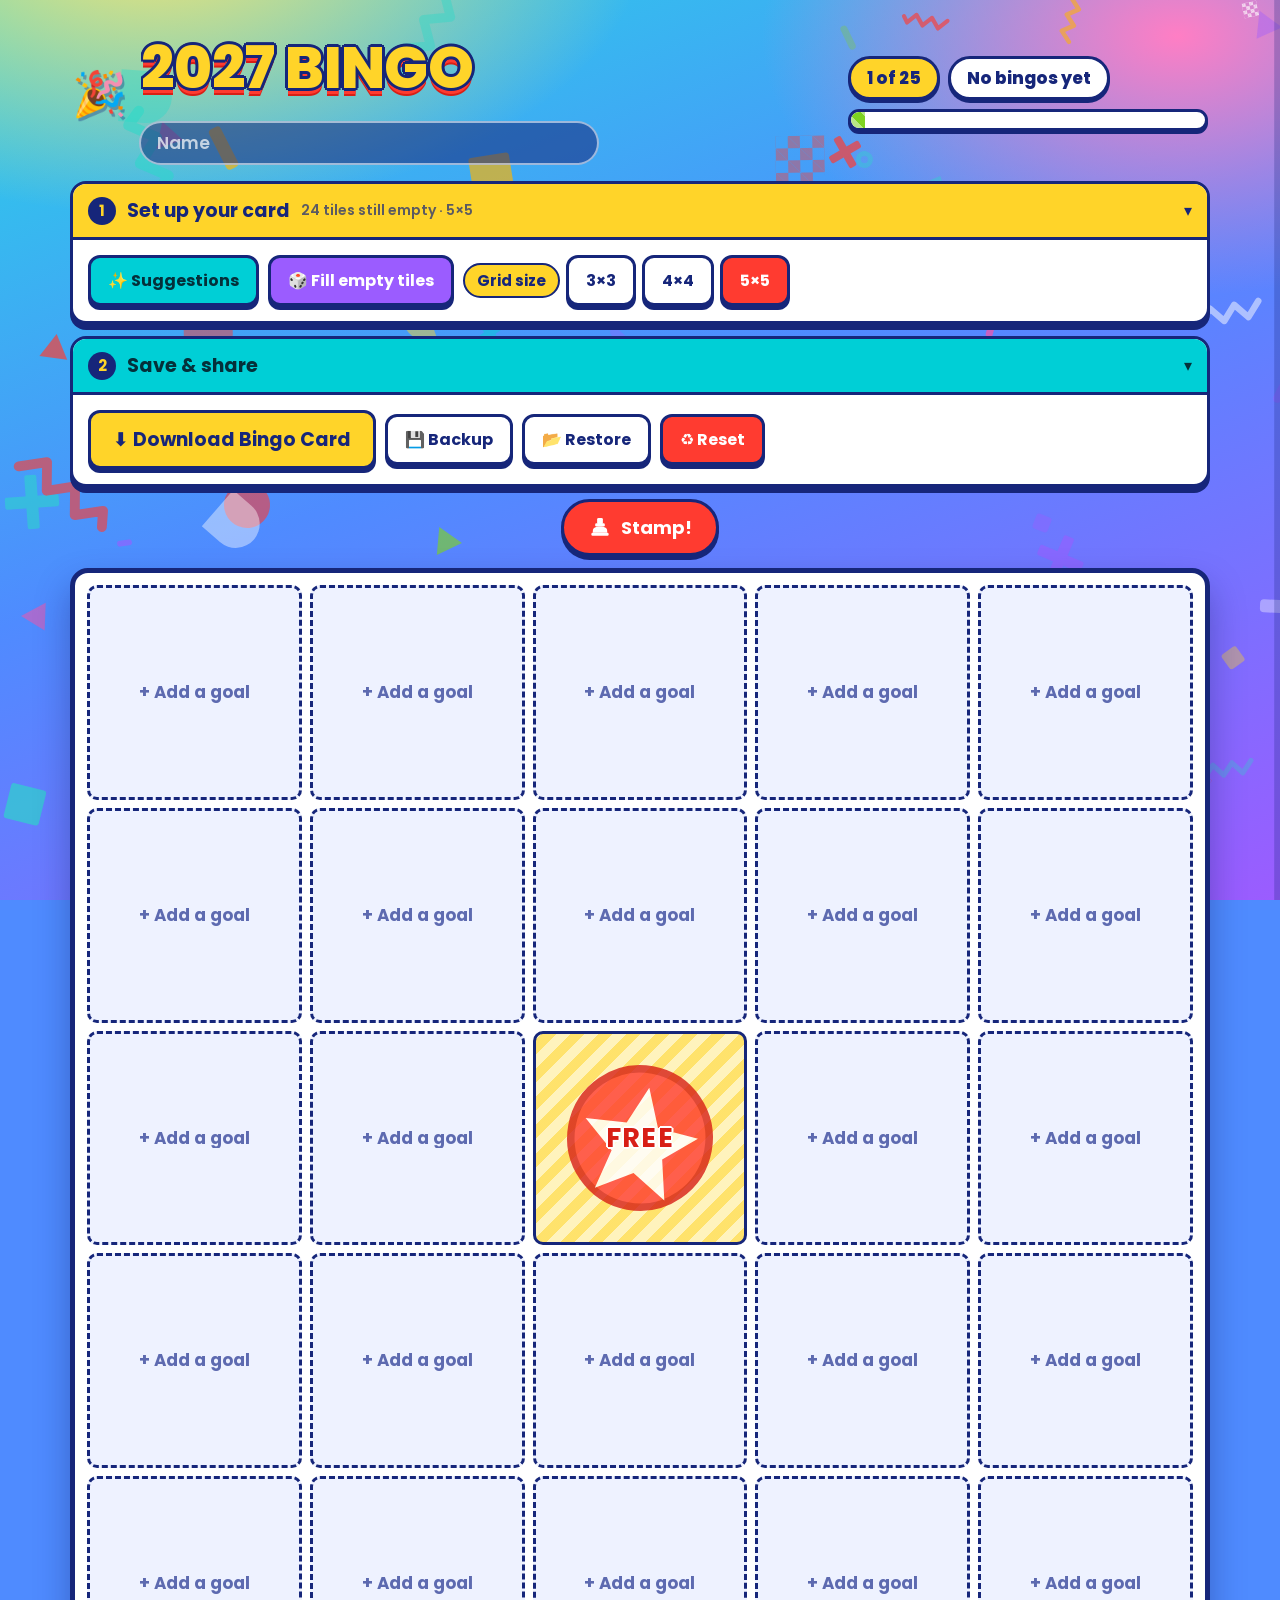
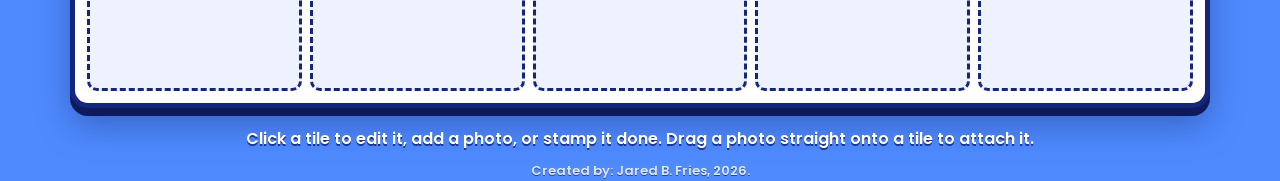
==== commit 1bb78740: "Experiment B: a stamper button that arms the board A big red stamper button sits above the grid. Cli" ====
--- a/index.html
+++ b/index.html
@@ -67,10 +67,21 @@
 </section>
 
 <main>
+  <div class="stamp-bar">
+    <button id="btnStampMode" class="btn btn-stamper" aria-pressed="false">
+      <svg class="stamper-icon" viewBox="0 0 100 100" aria-hidden="true">
+        <rect x="38" y="8" width="24" height="26" rx="6" fill="currentColor"/>
+        <rect x="30" y="30" width="40" height="14" rx="5" fill="currentColor"/>
+        <path d="M20 62 C20 48 34 44 50 44 C66 44 80 48 80 62 L80 70 L20 70 Z" fill="currentColor"/>
+        <rect x="14" y="70" width="72" height="12" rx="5" fill="currentColor"/>
+      </svg>
+      <span id="stampModeLabel">Stamp!</span>
+    </button>
+  </div>
   <div id="grid" class="grid" role="grid" aria-label="Bingo card"></div>
   <p class="hint">
-    <span class="hint-mouse">Click a goal to stamp it done — click again to un-stamp. Use the ✎ to edit it or add a photo, or drag a photo straight onto a tile.</span>
-    <span class="hint-touch">Tap a goal to stamp it done — tap again to un-stamp. Use the ✎ to edit it or add a photo.</span>
+    <span class="hint-mouse">Click a tile to edit it, add a photo, or stamp it done. Drag a photo straight onto a tile to attach it.</span>
+    <span class="hint-touch">Tap a tile to edit it, add a photo, or stamp it done.</span>
   </p>
   <p class="credit">Created by: Jared B. Fries, 2026.</p>
 </main>
--- a/css/styles.css
+++ b/css/styles.css
@@ -459,30 +459,50 @@
   box-shadow: 0 0 0 3px var(--yellow) inset;
 }
 
-/* Corner ✎ badge — the editor's door now that tapping the tile stamps it. */
-.tile-edit {
-  position: absolute;
-  top: 4px;
-  right: 4px;
-  z-index: 5;
-  width: 27px;
-  height: 27px;
-  display: grid;
-  place-items: center;
-  background: var(--paper);
-  border: 2px solid var(--navy);
-  border-radius: 50%;
-  font-size: 13px;
-  line-height: 1;
-  color: var(--navy);
-  box-shadow: 0 2px 0 var(--navy);
-  cursor: pointer;
-  opacity: 0.9;
-}
-.tile-edit:hover { background: var(--yellow); opacity: 1; }
-.tile-edit:focus-visible { outline: 3px dashed var(--red); outline-offset: 2px; }
-@media (max-width: 640px) {
-  .tile-edit { width: 22px; height: 22px; font-size: 11px; top: 2px; right: 2px; }
+/* ---------- Stamp mode ---------- */
+.stamp-bar {
+  max-width: 1140px;
+  margin: 0 auto 12px;
+  display: flex;
+  justify-content: center;
+}
+.btn-stamper {
+  display: inline-flex;
+  align-items: center;
+  gap: 9px;
+  font-size: 18px;
+  padding: 12px 24px;
+  border-radius: 99px;
+  background: var(--red);
+  color: #fff;
+}
+.stamper-icon { width: 24px; height: 24px; }
+.btn-stamper.active {
+  background: var(--lime);
+  color: var(--navy);
+  animation: stamper-pulse 1.1s ease-in-out infinite;
+}
+@keyframes stamper-pulse {
+  0%, 100% { transform: scale(1); }
+  50%      { transform: scale(1.05); }
+}
+
+/* While armed, goal tiles jiggle to say "tap me" and the cursor turns
+   into a target; empty tiles sit it out. */
+body.stamping .tile:not(.empty):not(.free) {
+  cursor: crosshair;
+  animation: tile-jiggle 1.3s ease-in-out infinite;
+}
+body.stamping .tile:nth-child(2n)  { animation-delay: 0.18s; }
+body.stamping .tile:nth-child(3n)  { animation-delay: 0.33s; }
+body.stamping .tile:not(.empty):not(.free):hover { transform: scale(1.04); animation: none; }
+@keyframes tile-jiggle {
+  0%, 100% { transform: rotate(-0.7deg); }
+  50%      { transform: rotate(0.7deg); }
+}
+
+@media (prefers-reduced-motion: reduce) {
+  .btn-stamper.active, body.stamping .tile { animation: none !important; }
 }
 
 /* ---------- The stamp ---------- */
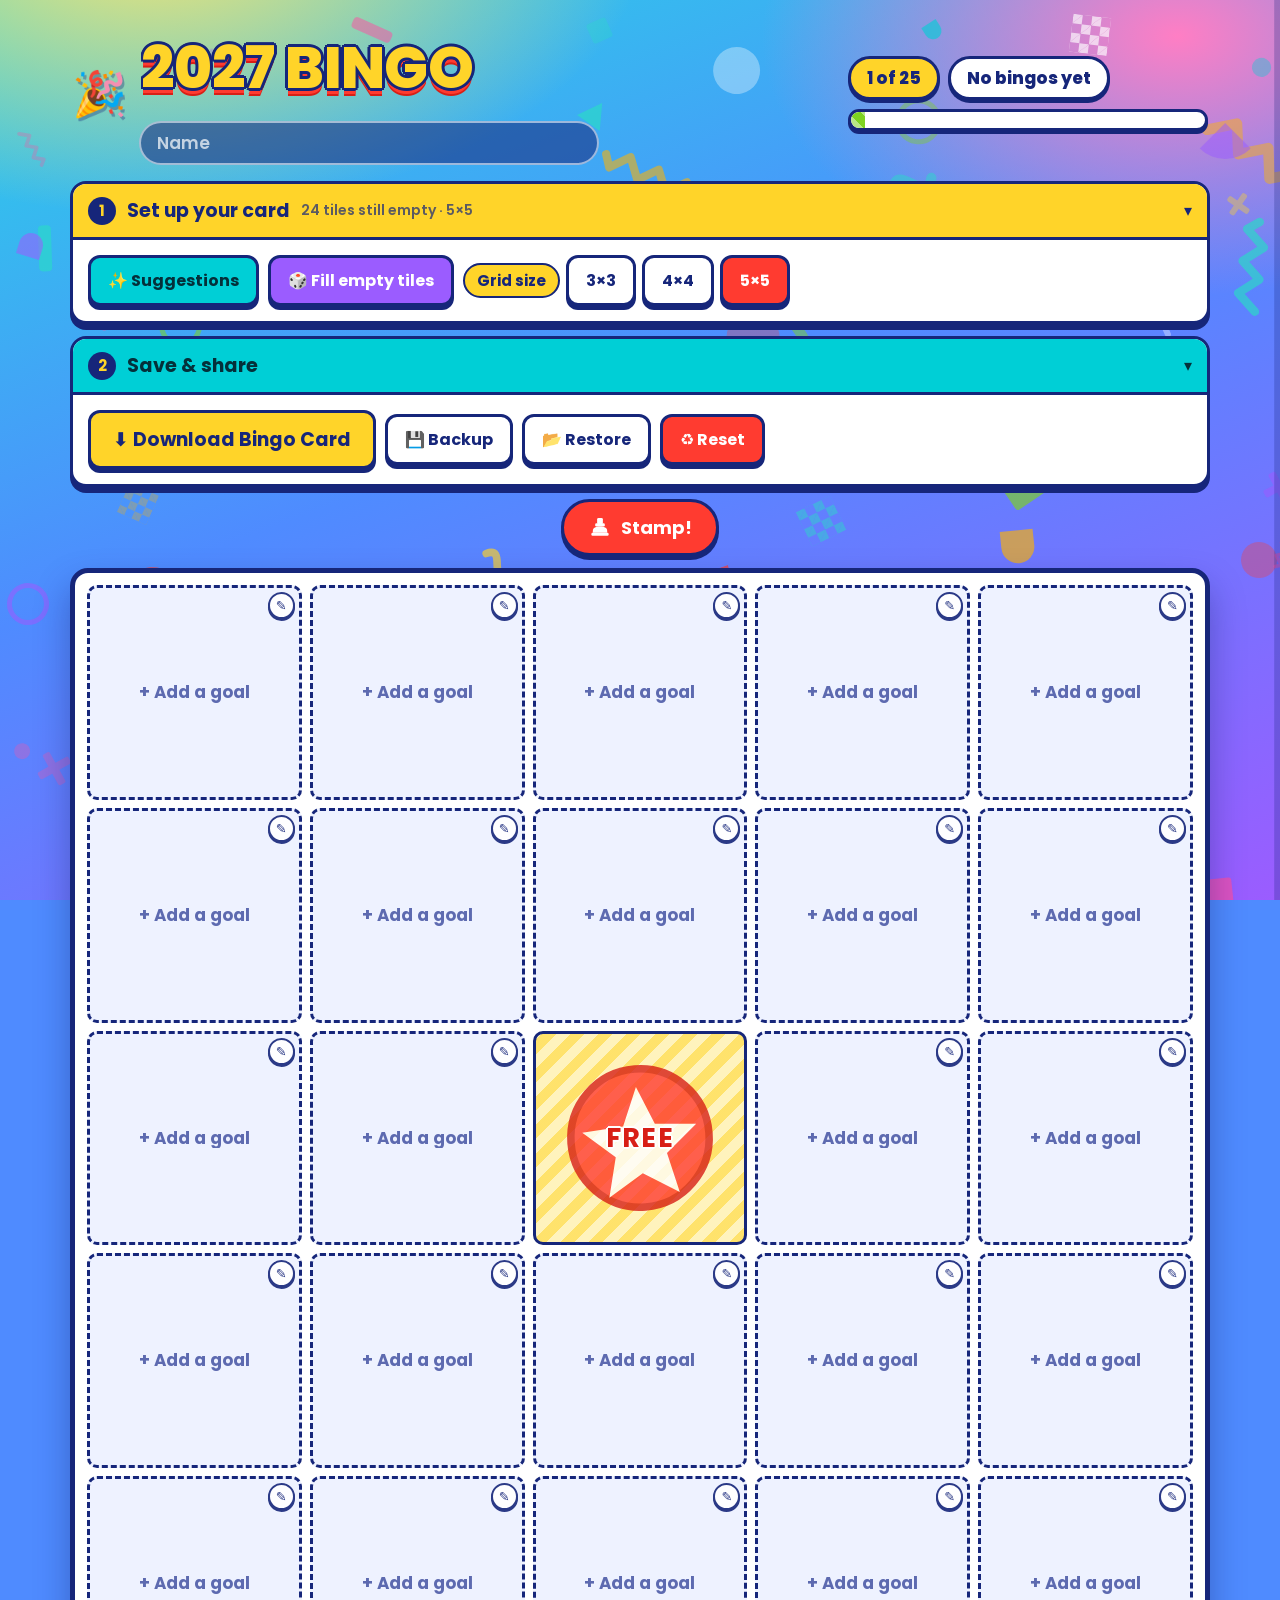
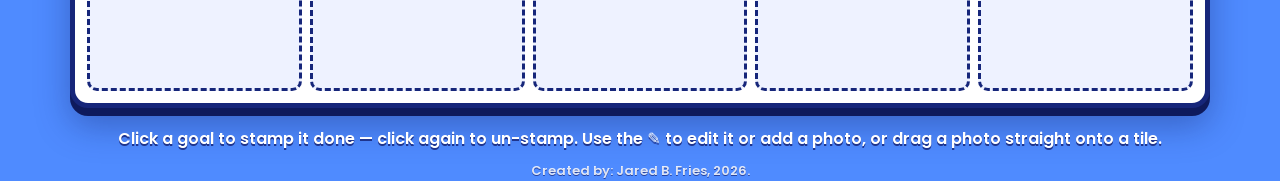
==== commit 84b66959: "Experiment A+B combined: tap-to-stamp plus the stamper button Both interfaces together: a plain tap " ====
--- a/index.html
+++ b/index.html
@@ -80,8 +80,8 @@
   </div>
   <div id="grid" class="grid" role="grid" aria-label="Bingo card"></div>
   <p class="hint">
-    <span class="hint-mouse">Click a tile to edit it, add a photo, or stamp it done. Drag a photo straight onto a tile to attach it.</span>
-    <span class="hint-touch">Tap a tile to edit it, add a photo, or stamp it done.</span>
+    <span class="hint-mouse">Click a goal to stamp it done — click again to un-stamp. Use the ✎ to edit it or add a photo, or drag a photo straight onto a tile.</span>
+    <span class="hint-touch">Tap a goal to stamp it done — tap again to un-stamp. Use the ✎ to edit it or add a photo.</span>
   </p>
   <p class="credit">Created by: Jared B. Fries, 2026.</p>
 </main>
--- a/css/styles.css
+++ b/css/styles.css
@@ -505,6 +505,32 @@
   .btn-stamper.active, body.stamping .tile { animation: none !important; }
 }
 
+/* Corner ✎ badge — the editor's door now that tapping the tile stamps it. */
+.tile-edit {
+  position: absolute;
+  top: 4px;
+  right: 4px;
+  z-index: 5;
+  width: 27px;
+  height: 27px;
+  display: grid;
+  place-items: center;
+  background: var(--paper);
+  border: 2px solid var(--navy);
+  border-radius: 50%;
+  font-size: 13px;
+  line-height: 1;
+  color: var(--navy);
+  box-shadow: 0 2px 0 var(--navy);
+  cursor: pointer;
+  opacity: 0.9;
+}
+.tile-edit:hover { background: var(--yellow); opacity: 1; }
+.tile-edit:focus-visible { outline: 3px dashed var(--red); outline-offset: 2px; }
+@media (max-width: 640px) {
+  .tile-edit { width: 22px; height: 22px; font-size: 11px; top: 2px; right: 2px; }
+}
+
 /* ---------- The stamp ---------- */
 .tile .stamp {
   position: absolute;
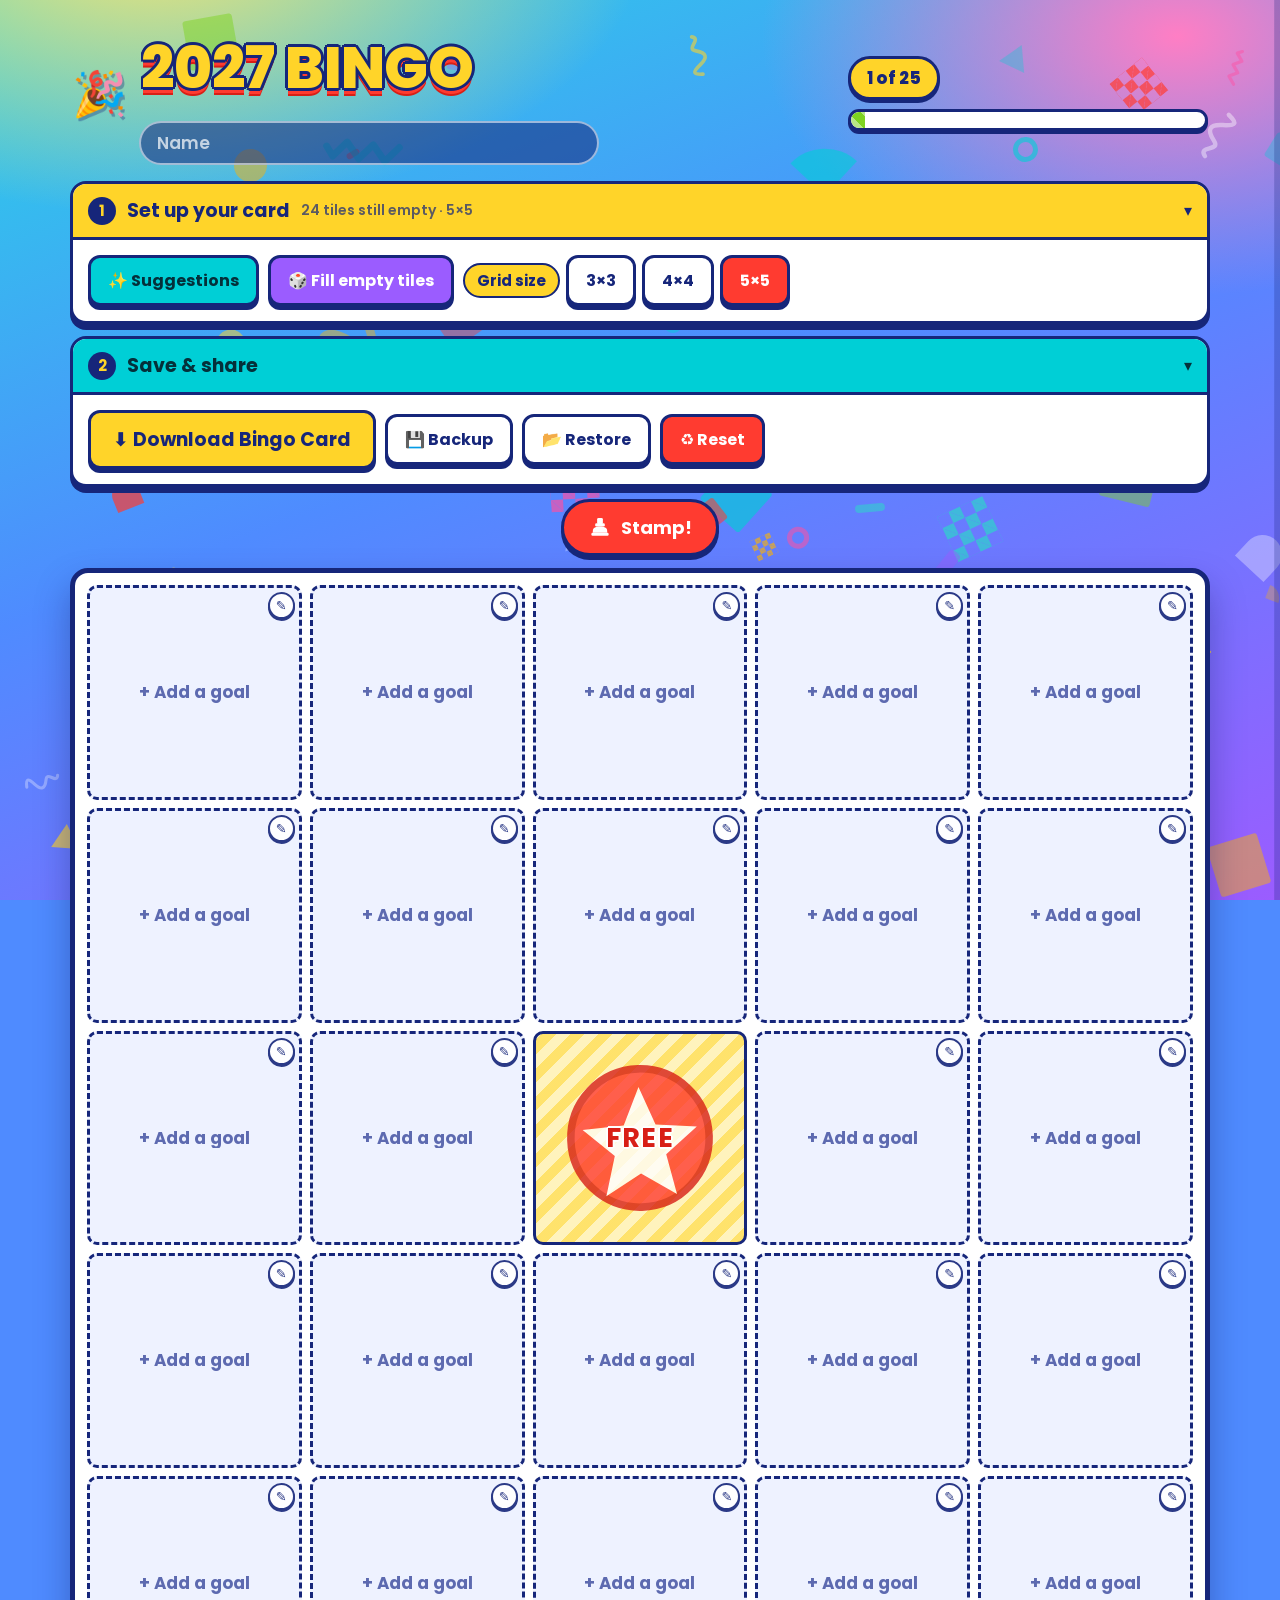
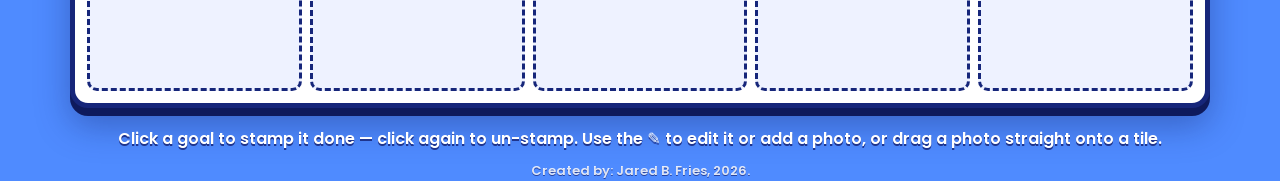
==== commit 4d80763d: "Combine both stamping interfaces and refine the done state Merges the tap-to-stamp and stamper-butto" ====
--- a/index.html
+++ b/index.html
@@ -26,7 +26,6 @@
   <div class="scoreboard">
     <div class="score-badges">
       <span id="progressText" class="badge badge-count">0 of 25</span>
-      <span id="bingoCount" class="badge badge-bingo">No bingos yet</span>
     </div>
     <div class="progress-track"><div id="progressFill" class="progress-fill"></div></div>
   </div>
--- a/css/styles.css
+++ b/css/styles.css
@@ -178,13 +178,6 @@
   white-space: nowrap;
 }
 .badge-count { background: var(--yellow); color: var(--navy); }
-.badge-bingo { background: var(--paper); color: var(--navy); }
-.badge-bingo.hot { background: var(--red); color: #fff; animation: wiggle 0.7s ease-in-out infinite; }
-
-@keyframes wiggle {
-  0%, 100% { transform: rotate(-2.5deg); }
-  50%      { transform: rotate(2.5deg); }
-}
 
 .progress-track {
   height: 22px;
@@ -452,12 +445,18 @@
   text-shadow: var(--halo);
 }
 
+/* Completed goals wear a teal border — the fill stays put so photos and
+   text read as before; only a bingo line repaints the tile. */
+.tile.done { border-color: var(--teal); }
+.tile.done.free { border-color: var(--navy); }
+
 /* Bingo line highlight */
 .tile.bingo {
   background-color: #fff3bd;
   border-color: var(--red);
   box-shadow: 0 0 0 3px var(--yellow) inset;
 }
+.tile.done.bingo { border-color: var(--red); }
 
 /* ---------- Stamp mode ---------- */
 .stamp-bar {
@@ -487,12 +486,14 @@
   50%      { transform: scale(1.05); }
 }
 
-/* While armed, goal tiles jiggle to say "tap me" and the cursor turns
-   into a target; empty tiles sit it out. */
+/* While armed, the pointer becomes a little red dauber (hotspot on its ink
+   dot) and goal tiles jiggle to say "tap me"; empty tiles sit it out. */
 body.stamping .tile:not(.empty):not(.free) {
-  cursor: crosshair;
+  cursor: url("data:image/svg+xml;utf8,<svg xmlns='http://www.w3.org/2000/svg' width='32' height='32' viewBox='0 0 32 32'><g transform='rotate(-30 16 16)'><rect x='13' y='1' width='8' height='8' rx='2.5' fill='%230e1a5c'/><rect x='11' y='7' width='12' height='13' rx='3' fill='%23ff3b30'/><path d='M9 19 h16 v4 a3 3 0 0 1 -3 3 h-10 a3 3 0 0 1 -3 -3 z' fill='%23d81f16'/></g><circle cx='7' cy='28' r='3.4' fill='%23ff3b30' opacity='0.9'/></svg>") 7 28, pointer;
   animation: tile-jiggle 1.3s ease-in-out infinite;
 }
+body.stamping .tile.empty,
+body.stamping .tile.free { cursor: not-allowed; }
 body.stamping .tile:nth-child(2n)  { animation-delay: 0.18s; }
 body.stamping .tile:nth-child(3n)  { animation-delay: 0.33s; }
 body.stamping .tile:not(.empty):not(.free):hover { transform: scale(1.04); animation: none; }
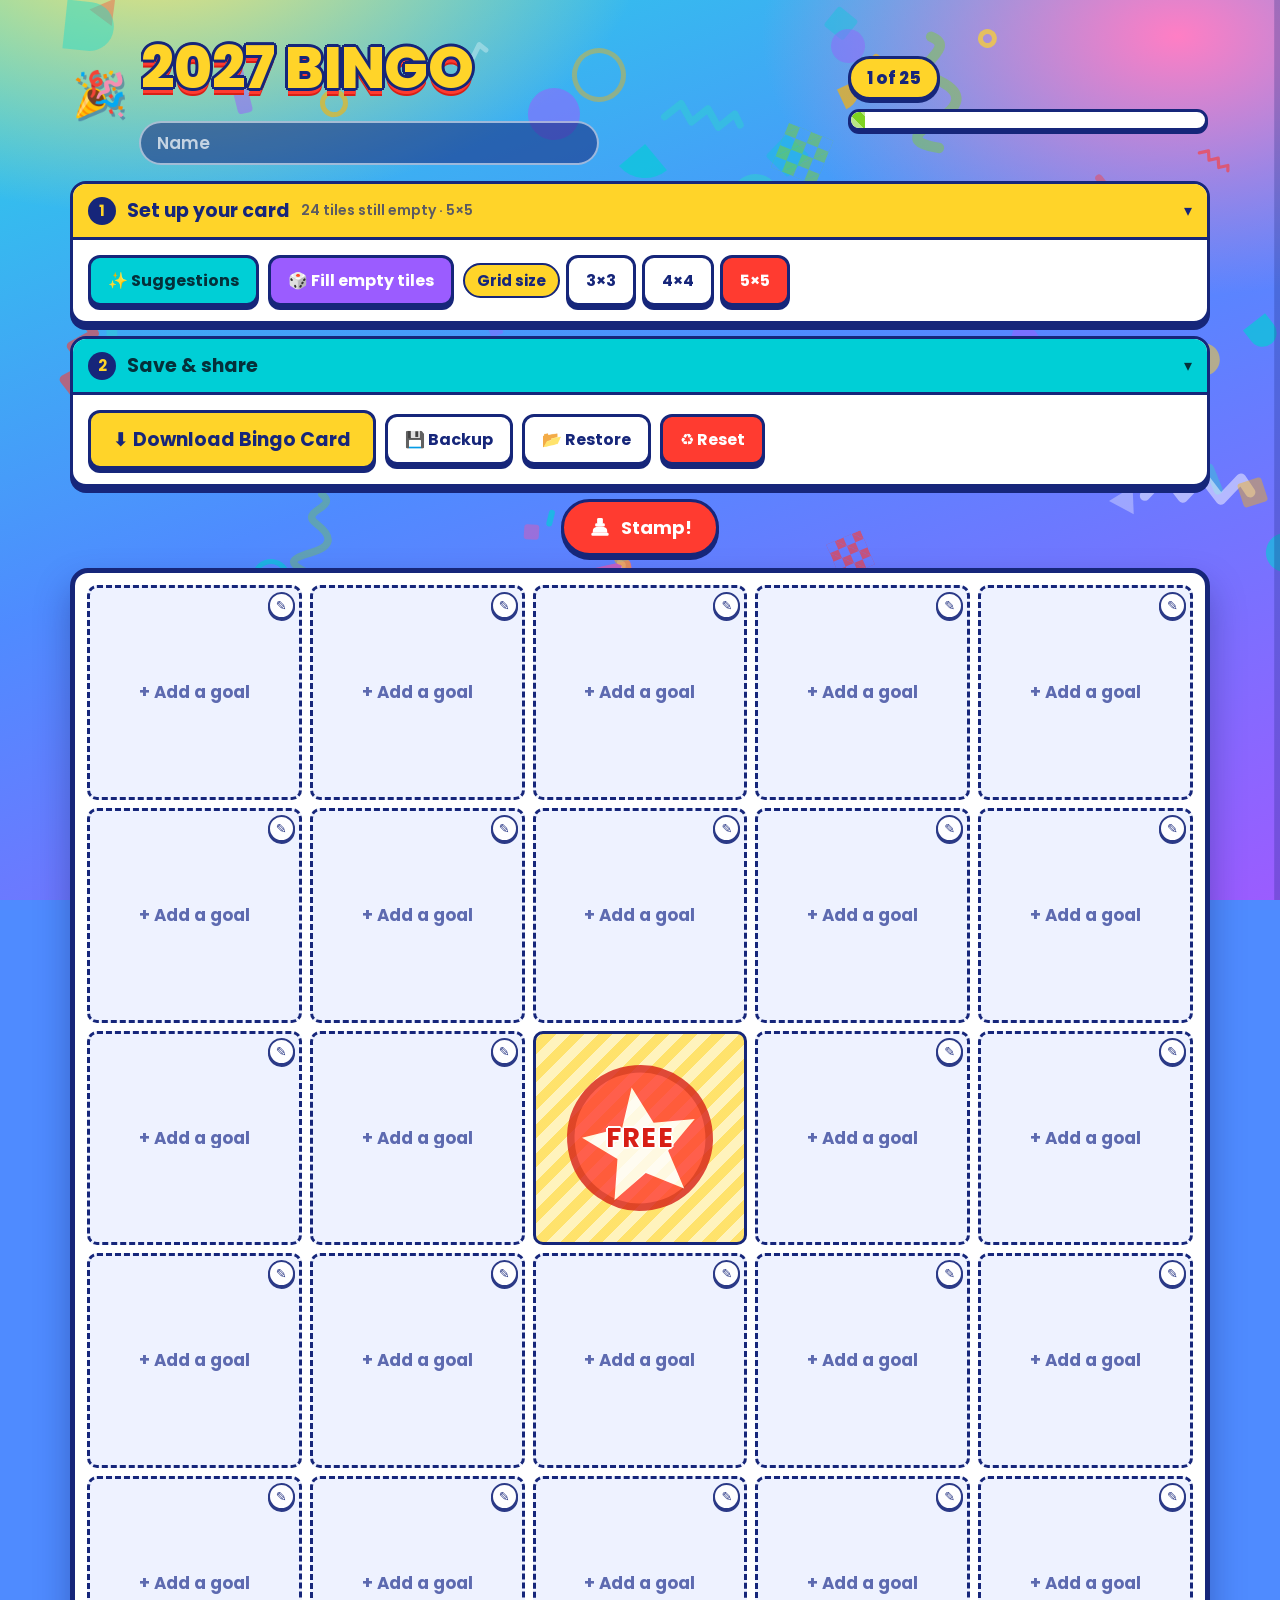
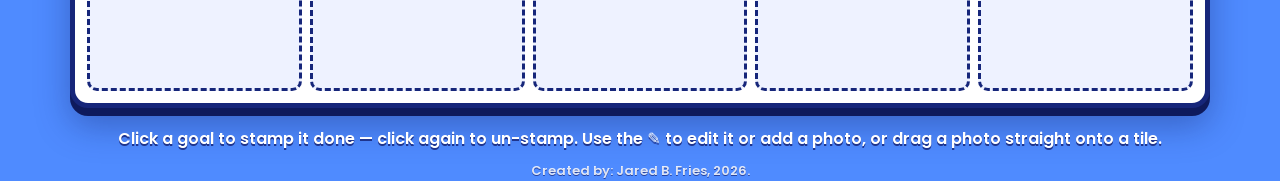
==== commit 6066e5c5: "Give stamping a life-size dauber and a juicier landing While stamp mode is armed on a mouse machine," ====
--- a/index.html
+++ b/index.html
@@ -186,6 +186,20 @@
   </div>
 </div>
 
+<!-- The big dauber that follows the mouse while stamp mode is armed -->
+<div id="dauber" hidden aria-hidden="true">
+  <svg viewBox="0 0 96 128" width="110" xmlns="http://www.w3.org/2000/svg">
+    <rect x="34" y="4" width="28" height="16" rx="6" fill="#0e1a5c"/>
+    <rect x="28" y="16" width="40" height="48" rx="10" fill="#ff3b30"/>
+    <rect x="28" y="34" width="40" height="12" fill="#ffffff" opacity="0.92"/>
+    <path fill="#d81f16" d="M48 36.2 L50.6 41.5 L56.4 42 L52 45.8 L53.4 51.4 L48 48.4 L42.6 51.4 L44 45.8 L39.6 42 L45.4 41.5 Z"/>
+    <rect x="24" y="62" width="48" height="10" rx="4" fill="#d81f16"/>
+    <path d="M30 72 L66 72 L78 100 L18 100 Z" fill="#d81f16"/>
+    <ellipse cx="48" cy="100" rx="30" ry="10" fill="#ff3b30"/>
+    <ellipse cx="48" cy="112" rx="26" ry="6" fill="#ff3b30" opacity="0.9"/>
+  </svg>
+</div>
+
 <div id="toast" class="toast" hidden></div>
 
 <script src="js/suggestions.js"></script>
--- a/css/styles.css
+++ b/css/styles.css
@@ -486,14 +486,44 @@
   50%      { transform: scale(1.05); }
 }
 
-/* While armed, the pointer becomes a little red dauber (hotspot on its ink
-   dot) and goal tiles jiggle to say "tap me"; empty tiles sit it out. */
+/* While armed, goal tiles jiggle to say "tap me". On mouse machines the
+   real cursor disappears over the board and the life-size dauber below
+   follows the pointer instead. */
 body.stamping .tile:not(.empty):not(.free) {
-  cursor: url("data:image/svg+xml;utf8,<svg xmlns='http://www.w3.org/2000/svg' width='32' height='32' viewBox='0 0 32 32'><g transform='rotate(-30 16 16)'><rect x='13' y='1' width='8' height='8' rx='2.5' fill='%230e1a5c'/><rect x='11' y='7' width='12' height='13' rx='3' fill='%23ff3b30'/><path d='M9 19 h16 v4 a3 3 0 0 1 -3 3 h-10 a3 3 0 0 1 -3 -3 z' fill='%23d81f16'/></g><circle cx='7' cy='28' r='3.4' fill='%23ff3b30' opacity='0.9'/></svg>") 7 28, pointer;
   animation: tile-jiggle 1.3s ease-in-out infinite;
 }
-body.stamping .tile.empty,
-body.stamping .tile.free { cursor: not-allowed; }
+@media (pointer: fine) {
+  body.stamping .grid, body.stamping .grid .tile { cursor: none; }
+}
+
+/* The full-size dauber that tracks the mouse — its foam pad is about the
+   size of the mark it leaves. The ink tip (75px, 175px in element pixels)
+   is the point that lands on the pointer; the resting tilt rotates around
+   that tip so aiming stays true. */
+#dauber {
+  position: fixed;
+  left: 0;
+  top: 0;
+  z-index: 80;
+  width: 150px;
+  pointer-events: none;
+  filter: drop-shadow(0 10px 12px rgba(14, 26, 92, 0.45));
+  will-change: transform;
+}
+#dauber svg {
+  display: block;
+  width: 100%;
+  height: auto;
+  transform: rotate(-14deg);
+  transform-origin: 75px 175px;
+}
+#dauber.pressing svg { animation: dauber-press 0.3s cubic-bezier(0.3, 1.4, 0.5, 1); }
+@keyframes dauber-press {
+  0%   { transform: rotate(-14deg); }
+  38%  { transform: rotate(-3deg) translateY(13px) scale(0.93); }
+  70%  { transform: rotate(-17deg) translateY(-5px); }
+  100% { transform: rotate(-14deg); }
+}
 body.stamping .tile:nth-child(2n)  { animation-delay: 0.18s; }
 body.stamping .tile:nth-child(3n)  { animation-delay: 0.33s; }
 body.stamping .tile:not(.empty):not(.free):hover { transform: scale(1.04); animation: none; }
@@ -503,7 +533,9 @@
 }
 
 @media (prefers-reduced-motion: reduce) {
-  .btn-stamper.active, body.stamping .tile { animation: none !important; }
+  .btn-stamper.active, body.stamping .tile,
+  .tile.just-stamped, #dauber.pressing svg { animation: none !important; }
+  .splat { display: none; }
 }
 
 /* Corner ✎ badge — the editor's door now that tapping the tile stamps it. */
@@ -546,6 +578,34 @@
 }
 .tile.just-stamped .stamp { animation: stampDown 0.5s cubic-bezier(0.3, 1.6, 0.5, 1) both; }
 
+/* The whole tile takes the hit: a quick squash, a rebound, and a settle. */
+.tile.just-stamped { animation: tile-thud 0.5s cubic-bezier(0.3, 1.6, 0.5, 1); }
+@keyframes tile-thud {
+  0%   { transform: scale(1); }
+  30%  { transform: scale(0.88) rotate(-1.6deg); }
+  62%  { transform: scale(1.07) rotate(1deg); }
+  100% { transform: scale(1); }
+}
+
+/* Ink ring that splashes out from under a fresh stamp. */
+.splat {
+  position: absolute;
+  left: 50%;
+  top: 50%;
+  z-index: 2;
+  width: 86%;
+  height: 86%;
+  border: 6px solid rgba(216, 31, 22, 0.75);
+  border-radius: 50%;
+  transform: translate(-50%, -50%) scale(0.3);
+  pointer-events: none;
+  animation: splat 0.55s ease-out 0.12s forwards;
+}
+@keyframes splat {
+  0%   { transform: translate(-50%, -50%) scale(0.3); opacity: 0.9; border-width: 7px; }
+  100% { transform: translate(-50%, -50%) scale(1.45); opacity: 0; border-width: 1px; }
+}
+
 @keyframes stampDown {
   0%   { transform: translate(-50%, -50%) scale(2.5) rotate(calc(var(--rot, -12deg) - 30deg)); opacity: 0; }
   55%  { transform: translate(-50%, -50%) scale(0.84) rotate(var(--rot, -12deg)); opacity: 1; }
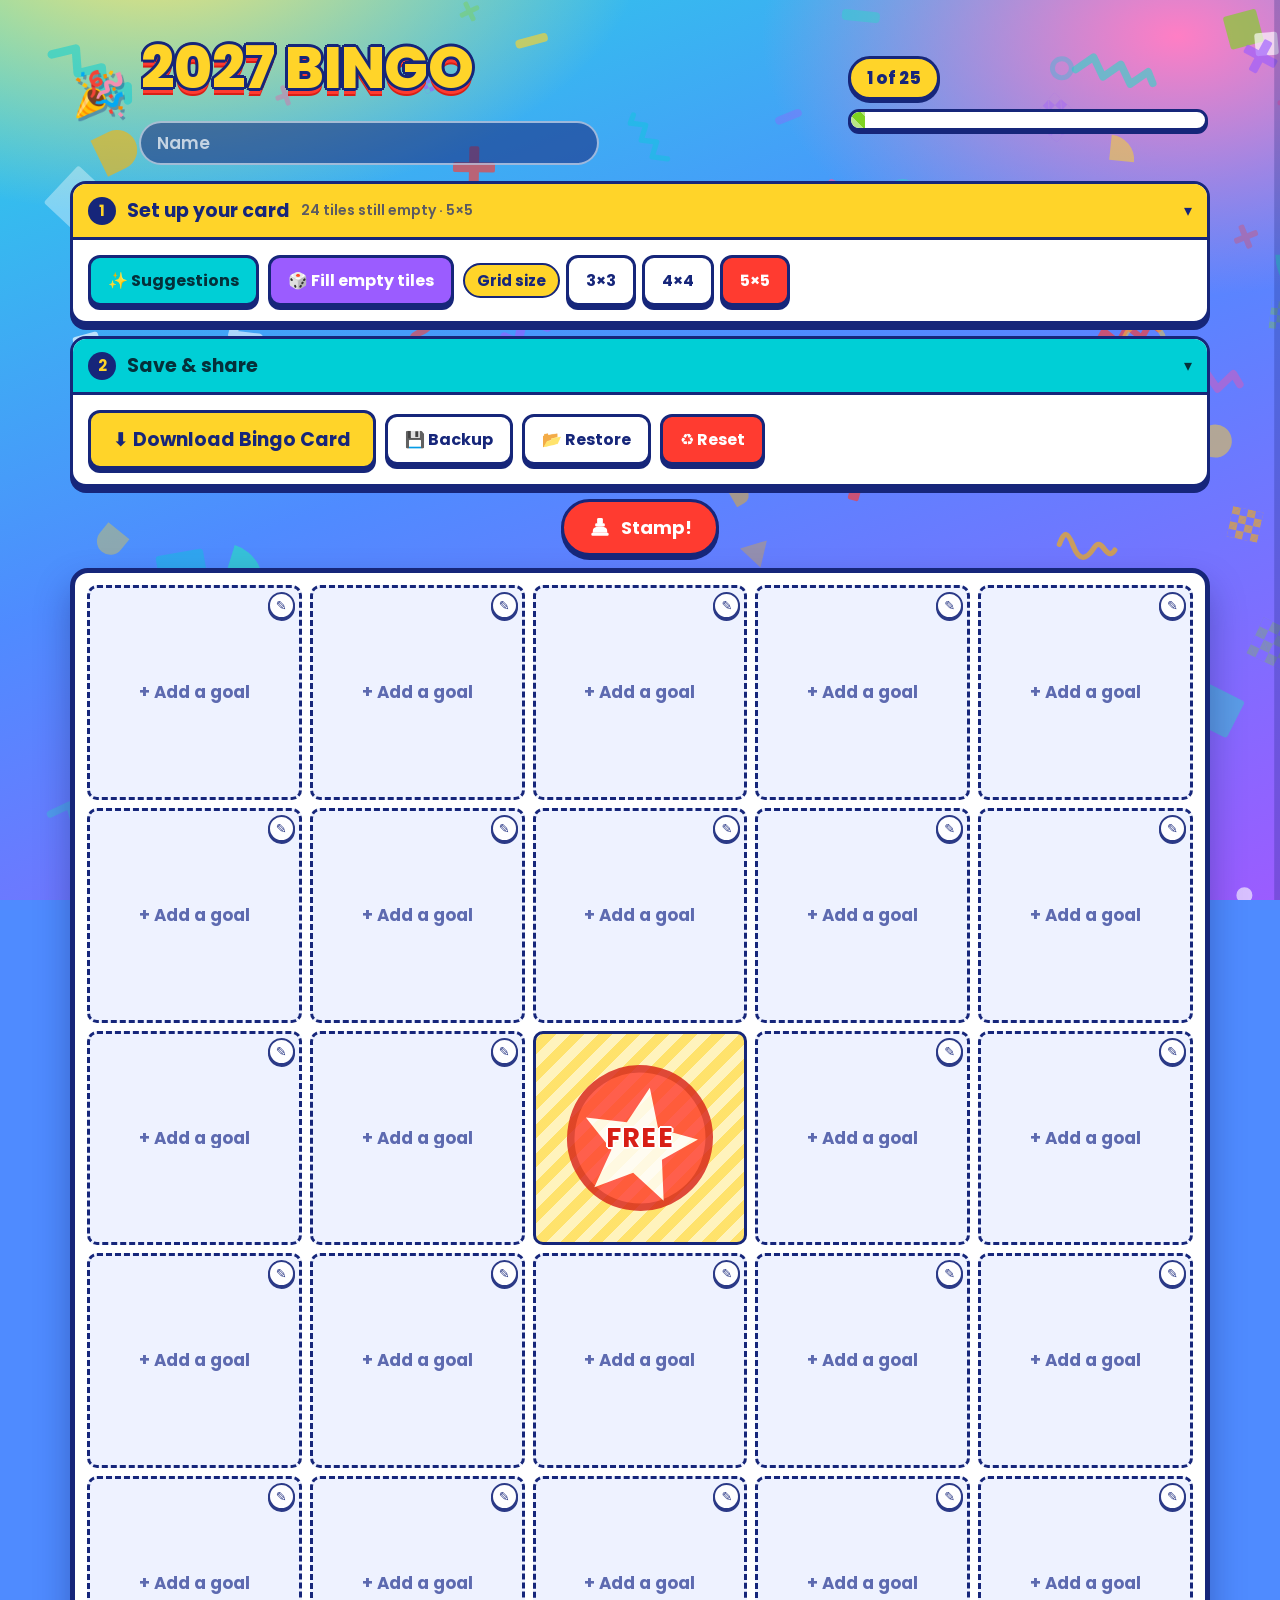
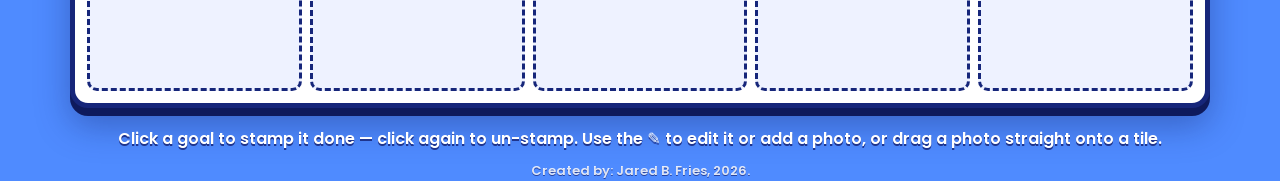
==== commit f3fd71b0: "Halve the dauber and celebrate finishes going both ways The tracking dauber drops from 150px to 75px" ====
--- a/index.html
+++ b/index.html
@@ -188,7 +188,7 @@
 
 <!-- The big dauber that follows the mouse while stamp mode is armed -->
 <div id="dauber" hidden aria-hidden="true">
-  <svg viewBox="0 0 96 128" width="110" xmlns="http://www.w3.org/2000/svg">
+  <svg viewBox="0 0 96 128" width="75" xmlns="http://www.w3.org/2000/svg">
     <rect x="34" y="4" width="28" height="16" rx="6" fill="#0e1a5c"/>
     <rect x="28" y="16" width="40" height="48" rx="10" fill="#ff3b30"/>
     <rect x="28" y="34" width="40" height="12" fill="#ffffff" opacity="0.92"/>
--- a/css/styles.css
+++ b/css/styles.css
@@ -496,18 +496,17 @@
   body.stamping .grid, body.stamping .grid .tile { cursor: none; }
 }
 
-/* The full-size dauber that tracks the mouse — its foam pad is about the
-   size of the mark it leaves. The ink tip (75px, 175px in element pixels)
-   is the point that lands on the pointer; the resting tilt rotates around
-   that tip so aiming stays true. */
+/* The hand-size dauber that tracks the mouse. The ink tip (37.5px, 87.5px
+   in element pixels) is the point that lands on the pointer; the resting
+   tilt rotates around that tip so aiming stays true. */
 #dauber {
   position: fixed;
   left: 0;
   top: 0;
   z-index: 80;
-  width: 150px;
+  width: 75px;
   pointer-events: none;
-  filter: drop-shadow(0 10px 12px rgba(14, 26, 92, 0.45));
+  filter: drop-shadow(0 6px 8px rgba(14, 26, 92, 0.45));
   will-change: transform;
 }
 #dauber svg {
@@ -515,7 +514,7 @@
   width: 100%;
   height: auto;
   transform: rotate(-14deg);
-  transform-origin: 75px 175px;
+  transform-origin: 37.5px 87.5px;
 }
 #dauber.pressing svg { animation: dauber-press 0.3s cubic-bezier(0.3, 1.4, 0.5, 1); }
 @keyframes dauber-press {
@@ -534,8 +533,10 @@
 
 @media (prefers-reduced-motion: reduce) {
   .btn-stamper.active, body.stamping .tile,
-  .tile.just-stamped, #dauber.pressing svg { animation: none !important; }
-  .splat { display: none; }
+  .tile.just-stamped, .tile.just-unstamped,
+  .tile.just-unstamped .stamp, #dauber.pressing svg,
+  body.mega-shake { animation: none !important; }
+  .splat, .celebration { display: none; }
 }
 
 /* Corner ✎ badge — the editor's door now that tapping the tile stamps it. */
@@ -578,6 +579,21 @@
 }
 .tile.just-stamped .stamp { animation: stampDown 0.5s cubic-bezier(0.3, 1.6, 0.5, 1) both; }
 
+/* Un-stamping peels the mark off: it lifts, over-rotates, and fades away
+   while the tile gives a relieved little wobble. */
+.tile.just-unstamped .stamp { animation: stampLift 0.38s ease-in forwards; }
+@keyframes stampLift {
+  0%   { transform: translate(-50%, -50%) scale(1) rotate(var(--rot, -12deg)); opacity: 0.8; }
+  100% { transform: translate(-50%, -64%) scale(1.5) rotate(calc(var(--rot, -12deg) + 22deg)); opacity: 0; }
+}
+.tile.just-unstamped { animation: tile-shrug 0.38s ease-out; }
+@keyframes tile-shrug {
+  0%   { transform: scale(1); }
+  35%  { transform: scale(1.05) rotate(1.2deg); }
+  70%  { transform: scale(0.97) rotate(-0.8deg); }
+  100% { transform: scale(1); }
+}
+
 /* The whole tile takes the hit: a quick squash, a rebound, and a settle. */
 .tile.just-stamped { animation: tile-thud 0.5s cubic-bezier(0.3, 1.6, 0.5, 1); }
 @keyframes tile-thud {
@@ -911,6 +927,33 @@
 .share-hint strong { font-weight: 800; }
 .share-actions { justify-content: flex-end; }
 
+/* ---------- Whole-board celebration ---------- */
+body.mega-shake { animation: mega-shake 0.85s cubic-bezier(0.36, 0.07, 0.19, 0.97); }
+@keyframes mega-shake {
+  10%, 90% { transform: translate(-3px, 2px); }
+  20%, 80% { transform: translate(6px, -3px) rotate(0.5deg); }
+  30%, 50%, 70% { transform: translate(-11px, 4px) rotate(-0.8deg); }
+  40%, 60% { transform: translate(11px, -4px) rotate(0.8deg); }
+}
+
+.celebration {
+  position: fixed;
+  inset: 0;
+  z-index: 90;
+  pointer-events: none;
+  overflow: hidden;
+}
+.celebration .rain {
+  position: absolute;
+  top: -4vh;
+  animation: rainfall 3s linear forwards;
+}
+@keyframes rainfall {
+  0%   { transform: translate(0, 0) rotate(0deg); opacity: 1; }
+  85%  { opacity: 1; }
+  100% { transform: translate(var(--drift, 0px), 108vh) rotate(var(--spin, 720deg)); opacity: 0; }
+}
+
 /* ---------- Toast ---------- */
 .toast {
   position: fixed;
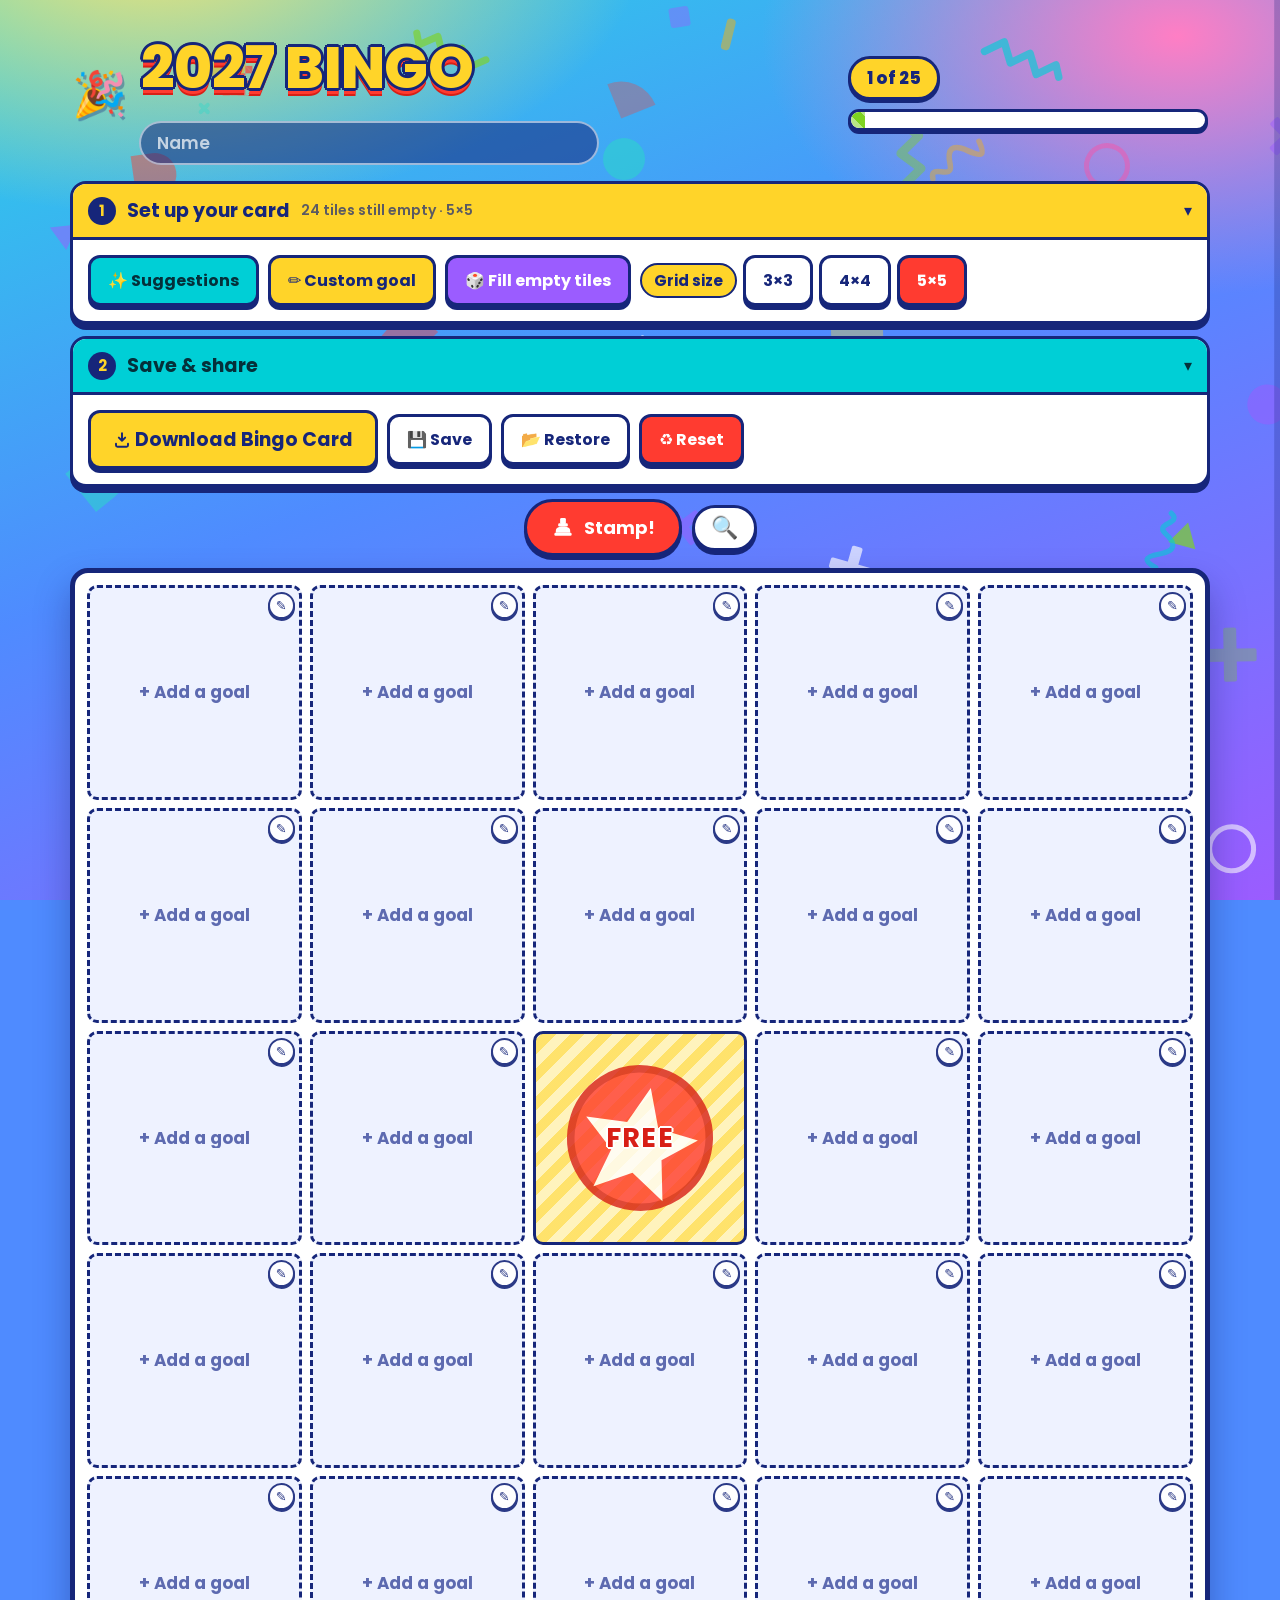
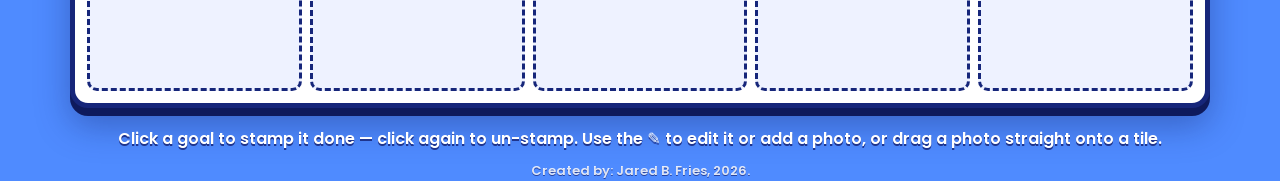
==== commit 76c550f8: "Mobile pass: locked year title, goal bank, magnifier, touch dauber Header and controls: - The title " ====
--- a/index.html
+++ b/index.html
@@ -7,7 +7,7 @@
 <link rel="preconnect" href="https://fonts.googleapis.com">
 <link rel="preconnect" href="https://fonts.gstatic.com" crossorigin>
 <link href="https://fonts.googleapis.com/css2?family=Poppins:wght@600;700;800&display=swap" rel="stylesheet">
-<link rel="stylesheet" href="css/styles.css">
+<link rel="stylesheet" href="css/styles.css?v=20260821">
 <link rel="icon" href="data:image/svg+xml,<svg xmlns='http://www.w3.org/2000/svg' viewBox='0 0 100 100'><text y='.9em' font-size='90'>🎉</text></svg>">
 </head>
 <body>
@@ -18,8 +18,8 @@
   <div class="plaque">
     <span class="plaque-mark">🎉</span>
     <div class="plaque-fields">
-      <input id="cardTitle" class="title-input" maxlength="26" placeholder="2026 BINGO" aria-label="Card title">
-      <input id="cardSubtitle" class="subtitle-input" maxlength="52" placeholder="Name" aria-label="Whose card this is">
+      <button id="cardTitle" class="title-input" type="button" title="Tap to change the year">2026 BINGO</button>
+      <input id="cardSubtitle" class="subtitle-input" maxlength="52" placeholder="Name" aria-label="Whose card this is" enterkeyhint="done">
     </div>
   </div>
 
@@ -40,6 +40,7 @@
   </button>
   <div class="panel-body" id="setupBody">
     <button id="btnSuggestions" class="btn btn-teal">✨ Suggestions</button>
+    <button id="btnCustomGoal" class="btn btn-yellow">✏️ Custom goal</button>
     <button id="btnFill" class="btn btn-purple">🎲 Fill empty tiles</button>
     <div class="size-group" role="group" aria-label="Grid size">
       <span class="size-label">Grid size</span>
@@ -57,8 +58,8 @@
     <span class="chev" aria-hidden="true">▾</span>
   </button>
   <div class="panel-body" id="shareBody">
-    <button id="btnExport" class="btn btn-yellow btn-big">⬇︎ Download Bingo Card</button>
-    <button id="btnBackup" class="btn">💾 Backup</button>
+    <button id="btnExport" class="btn btn-yellow btn-big"><svg class="btn-ico" viewBox="0 0 24 24" aria-hidden="true"><path d="M12 3v10m0 0l-4.2-4.2M12 13l4.2-4.2M4 17v2a2 2 0 0 0 2 2h12a2 2 0 0 0 2-2v-2" fill="none" stroke="currentColor" stroke-width="2.6" stroke-linecap="round" stroke-linejoin="round"/></svg> Download Bingo Card</button>
+    <button id="btnBackup" class="btn">💾 Save</button>
     <button id="btnRestoreLabel" class="btn">📂 Restore</button>
     <input id="btnRestore" type="file" accept="application/json" hidden>
     <button id="btnReset" class="btn btn-danger">♻️ Reset</button>
@@ -76,6 +77,7 @@
       </svg>
       <span id="stampModeLabel">Stamp!</span>
     </button>
+    <button id="btnZoom" class="btn btn-zoom" aria-pressed="false" aria-label="Magnifier: tap a goal to read it big">🔍</button>
   </div>
   <div id="grid" class="grid" role="grid" aria-label="Bingo card"></div>
   <p class="hint">
@@ -152,6 +154,45 @@
   </div>
 </div>
 
+<!-- Custom goal: adds to the card and to the reusable goal bank -->
+<div id="goalModal" class="modal" hidden role="dialog" aria-modal="true" aria-labelledby="goalModalTitle">
+  <div class="modal-card ask-card">
+    <div class="modal-head">
+      <h2 id="goalModalTitle">Your own goal</h2>
+      <button id="btnCloseGoal" class="icon-btn" aria-label="Close">✕</button>
+    </div>
+    <label class="field">
+      <span>Goal</span>
+      <textarea id="customGoalText" rows="2" maxlength="90" placeholder="What do you want to do this year?" enterkeyhint="done"></textarea>
+    </label>
+    <p class="drawer-note">It also gets saved under <strong>My goals</strong> in Suggestions, so it's there for future cards.</p>
+    <div class="modal-actions">
+      <button id="btnCancelGoal" class="btn">Cancel</button>
+      <span class="spacer"></span>
+      <button id="btnAddGoal" class="btn btn-yellow">Add to card</button>
+    </div>
+  </div>
+</div>
+
+<!-- Magnifier: one goal at a time, big and readable -->
+<div id="zoomModal" class="modal" hidden role="dialog" aria-modal="true" aria-labelledby="zoomTitle">
+  <div class="modal-card zoom-card">
+    <div class="modal-head">
+      <h2 id="zoomTitle">🔍 Close-up</h2>
+      <button id="btnCloseZoom" class="icon-btn" aria-label="Close">✕</button>
+    </div>
+    <img id="zoomPhoto" class="zoom-photo" alt="" hidden>
+    <p id="zoomCat" class="zoom-cat"></p>
+    <p id="zoomText" class="zoom-text"></p>
+    <p id="zoomDate" class="zoom-date"></p>
+    <div class="modal-actions">
+      <button id="btnZoomEdit" class="btn">✎ Edit</button>
+      <span class="spacer"></span>
+      <button id="btnZoomStamp" class="btn btn-yellow btn-big">Stamp it!</button>
+    </div>
+  </div>
+</div>
+
 <!-- In-page confirm: browser confirm() is blocked inside embedded pages -->
 <div id="askModal" class="modal" hidden role="dialog" aria-modal="true" aria-labelledby="askTitle">
   <div class="modal-card ask-card">
@@ -175,13 +216,9 @@
       <button id="btnCloseShare" class="icon-btn" aria-label="Close">✕</button>
     </div>
     <img id="shareImage" class="share-image" alt="Your finished bingo card">
-    <p class="share-hint">
-      <strong>On a phone:</strong> press and hold the picture, then choose Save or Share.<br>
-      <strong>On a computer:</strong> right-click it and choose “Save image as…”.
-    </p>
     <div class="modal-actions share-actions">
       <button id="btnShareNative" class="btn btn-teal" hidden>📲 Share…</button>
-      <button id="btnSaveImage" class="btn btn-yellow">⬇︎ Save to my device</button>
+      <button id="btnSaveImage" class="btn btn-yellow"><svg class="btn-ico" viewBox="0 0 24 24" aria-hidden="true"><path d="M12 3v10m0 0l-4.2-4.2M12 13l4.2-4.2M4 17v2a2 2 0 0 0 2 2h12a2 2 0 0 0 2-2v-2" fill="none" stroke="currentColor" stroke-width="2.6" stroke-linecap="round" stroke-linejoin="round"/></svg> Save to my device</button>
     </div>
   </div>
 </div>
@@ -202,9 +239,9 @@
 
 <div id="toast" class="toast" hidden></div>
 
-<script src="js/suggestions.js"></script>
-<script src="js/storage.js"></script>
-<script src="js/export.js"></script>
-<script src="js/app.js"></script>
+<script src="js/suggestions.js?v=20260821"></script>
+<script src="js/storage.js?v=20260821"></script>
+<script src="js/export.js?v=20260821"></script>
+<script src="js/app.js?v=20260821"></script>
 </body>
 </html>
--- a/css/styles.css
+++ b/css/styles.css
@@ -145,9 +145,19 @@
     -3px  0 0 var(--navy),  3px  0 0 var(--navy),
      0  6px 0 var(--red), 0 8px 0 var(--red-2);
 }
-.title-input::placeholder { color: rgba(255, 212, 41, 0.55); }
 .title-input:focus { outline: none; }
 .title-input:hover, .title-input:focus { transform: rotate(-1deg); }
+/* The title is a button now — tapping it flips the year, no keyboard. */
+button.title-input {
+  appearance: none;
+  -webkit-appearance: none;
+  cursor: pointer;
+  text-align: left;
+  width: auto;
+  min-width: 0;
+  white-space: nowrap;
+}
+button.title-input:focus-visible { outline: 3px dashed var(--yellow); outline-offset: 6px; }
 
 .subtitle-input {
   font-family: var(--font-ui);
@@ -231,6 +241,7 @@
 }
 .btn-small:active { transform: translateY(3px); box-shadow: 0 0 0 var(--navy); }
 .btn-size.active { background: var(--red); color: #fff; }
+.btn-ico { width: 18px; height: 18px; vertical-align: -3px; }
 
 .size-group { display: flex; align-items: center; gap: 6px; flex-wrap: wrap; }
 .size-label {
@@ -386,6 +397,15 @@
   -webkit-box-orient: vertical;
   text-wrap: balance;
 }
+/* Every goal carries a short form for cramped grids; phones show it instead
+   of the ellipsized full text. */
+.tile .tile-text-short { display: none; }
+@media (max-width: 640px) {
+  .grid[data-size="4"] .tile-text-full,
+  .grid[data-size="5"] .tile-text-full { display: none; }
+  .grid[data-size="4"] .tile-text-short,
+  .grid[data-size="5"] .tile-text-short { display: -webkit-box; }
+}
 .tile .tile-cat {
   position: relative;
   z-index: 3;
@@ -464,7 +484,16 @@
   margin: 0 auto 12px;
   display: flex;
   justify-content: center;
-}
+  align-items: center;
+  gap: 10px;
+}
+.btn-zoom {
+  font-size: 22px;
+  padding: 9px 16px;
+  border-radius: 99px;
+  line-height: 1;
+}
+.btn-zoom.active { background: var(--yellow); }
 .btn-stamper {
   display: inline-flex;
   align-items: center;
@@ -523,6 +552,16 @@
   70%  { transform: rotate(-17deg) translateY(-5px); }
   100% { transform: rotate(-14deg); }
 }
+
+/* Touch screens have no cursor, so a tap conjures the dauber over the tile:
+   it drops in from above, presses the stamp home, and lifts away. */
+#dauber.touch-press svg { animation: dauber-tap 0.6s cubic-bezier(0.3, 1.3, 0.5, 1) both; }
+@keyframes dauber-tap {
+  0%   { transform: rotate(-22deg) translateY(-52px) scale(1.08); opacity: 0; }
+  32%  { transform: rotate(-4deg) translateY(11px) scale(0.93); opacity: 1; }
+  60%  { transform: rotate(-16deg) translateY(-8px); opacity: 1; }
+  100% { transform: rotate(-14deg) translateY(-22px); opacity: 0; }
+}
 body.stamping .tile:nth-child(2n)  { animation-delay: 0.18s; }
 body.stamping .tile:nth-child(3n)  { animation-delay: 0.33s; }
 body.stamping .tile:not(.empty):not(.free):hover { transform: scale(1.04); animation: none; }
@@ -535,8 +574,9 @@
   .btn-stamper.active, body.stamping .tile,
   .tile.just-stamped, .tile.just-unstamped,
   .tile.just-unstamped .stamp, #dauber.pressing svg,
-  body.mega-shake { animation: none !important; }
+  #dauber.touch-press svg, body.mega-shake { animation: none !important; }
   .splat, .celebration { display: none; }
+  #dauber.touch-press { display: none; }
 }
 
 /* Corner ✎ badge — the editor's door now that tapping the tile stamps it. */
@@ -806,6 +846,45 @@
 }
 .share-card { width: min(680px, 100%); }
 .ask-card { width: min(440px, 100%); }
+
+/* Magnifier close-up: one goal, huge and readable */
+.zoom-card { width: min(480px, 100%); text-align: center; }
+.zoom-photo {
+  display: block;
+  width: 100%;
+  max-height: 34vh;
+  object-fit: contain;
+  border: var(--edge) solid var(--navy);
+  border-radius: 12px;
+  background: #eef2ff;
+  margin-bottom: 14px;
+}
+.zoom-cat {
+  font-family: var(--font-ui);
+  font-size: 13px;
+  font-weight: 800;
+  text-transform: uppercase;
+  letter-spacing: 0.09em;
+  color: var(--purple-2);
+  margin: 0 0 6px;
+}
+.zoom-text {
+  font-family: var(--font-display);
+  font-size: clamp(26px, 6.4vw, 34px);
+  font-weight: 800;
+  line-height: 1.22;
+  color: var(--navy);
+  text-wrap: balance;
+  margin: 0 0 8px;
+}
+.zoom-date {
+  font-family: var(--font-display);
+  font-size: 18px;
+  font-weight: 700;
+  color: var(--teal-2);
+  min-height: 1.3em;
+  margin: 0 0 14px;
+}
 #askModal { z-index: 68; }
 .ask-text {
   font-family: var(--font-ui);
@@ -912,20 +991,7 @@
   border-radius: 12px;
   background: #eef2ff;
 }
-.share-hint {
-  font-family: var(--font-ui);
-  font-size: 15.5px;
-  font-weight: 600;
-  line-height: 1.5;
-  color: var(--navy);
-  background: #fff3bd;
-  border: 2px solid var(--navy);
-  border-radius: 12px;
-  padding: 12px 14px;
-  margin: 14px 0;
-}
-.share-hint strong { font-weight: 800; }
-.share-actions { justify-content: flex-end; }
+.share-actions { justify-content: flex-end; margin-top: 14px; }
 
 /* ---------- Whole-board celebration ---------- */
 body.mega-shake { animation: mega-shake 0.85s cubic-bezier(0.36, 0.07, 0.19, 0.97); }
@@ -1000,11 +1066,18 @@
   .panel-sub { display: none; }
   .scoreboard { flex-basis: 100%; }
 
-  /* The header stacks: give the title and subtitle the full row instead of
-     the 64vw sliver that clipped longer subtitles. */
-  .plaque { flex: 1 1 100%; }
-  .plaque-fields { flex: 1 1 auto; }
-  .title-input, .subtitle-input { width: 100%; min-width: 0; }
+  /* The header stacks and centers: emoji on top, title, then name,
+     with the score badges centered underneath. */
+  .plaque { flex: 1 1 100%; flex-direction: column; text-align: center; gap: 4px; }
+  .plaque-fields { flex: 1 1 auto; align-items: center; width: 100%; }
+  .title-input, .subtitle-input { width: 100%; min-width: 0; text-align: center; }
+  .subtitle-input { width: min(340px, 86vw); }
+  .score-badges { justify-content: center; }
+
+  /* Full-width modal buttons — easier thumb targets. */
+  .modal-actions { gap: 8px; }
+  .modal-actions .btn { flex: 1 1 auto; }
+  .modal-actions .spacer { display: none; }
 
   /* Modals become bottom sheets: full width, thumb-reachable, and the
      safe-area padding keeps buttons clear of the home indicator. */
